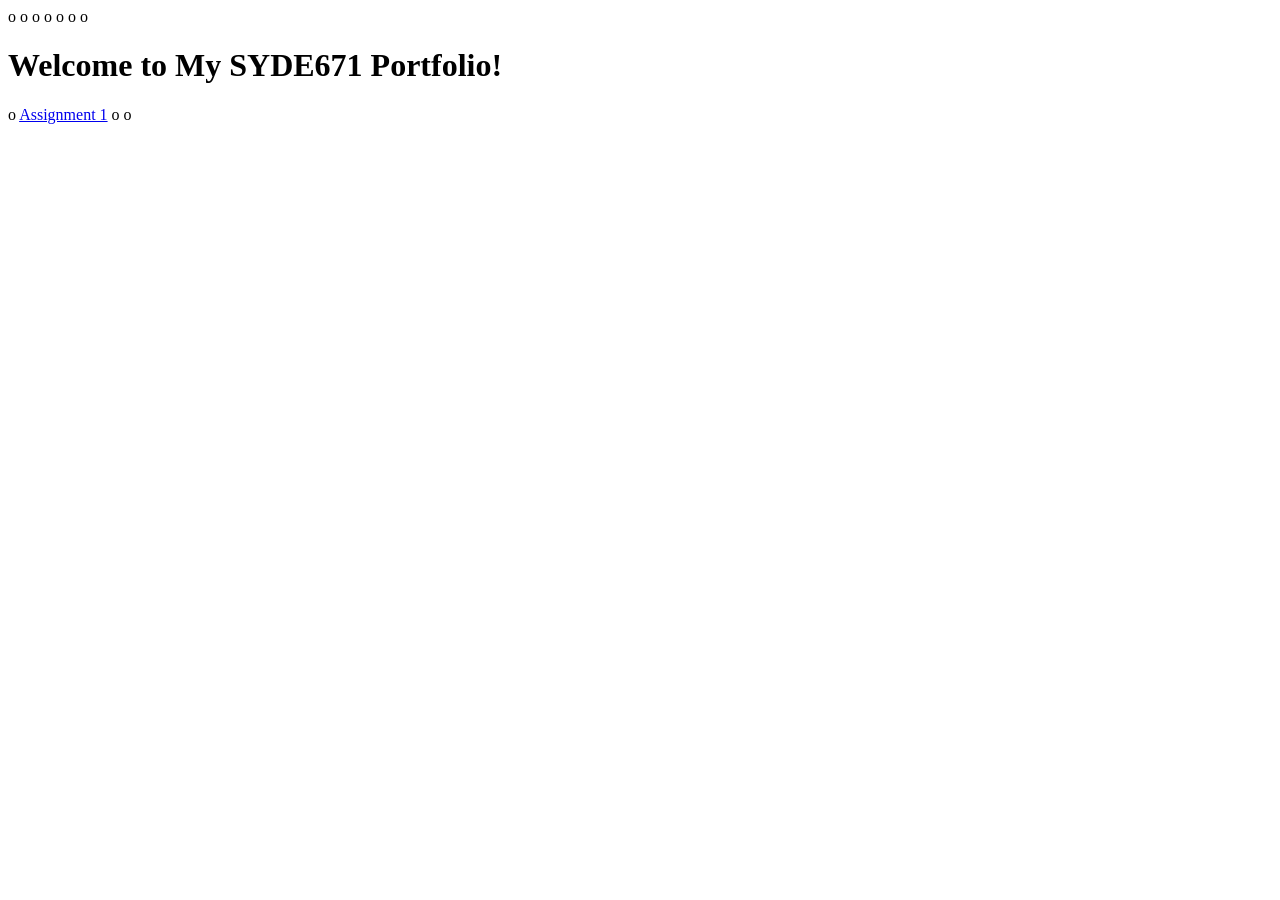
==== index.html @ 08fd0ee8 "Update index.html according to Assignment 1 of SYDE 572" ====
<!DOCTYPE html>
o <html>
o <head>
o <title>My Portfolio</title>
o <style>
o body {
o font-family: Arial, sans-serif;
o margin: 20px;
o }
o </style>
o </head>
o <body>
o <h1>Welcome to My SYDE671 Portfolio!</h1>
o <a href="./1/index.html">Assignment 1</a>
o </body>
o </html>
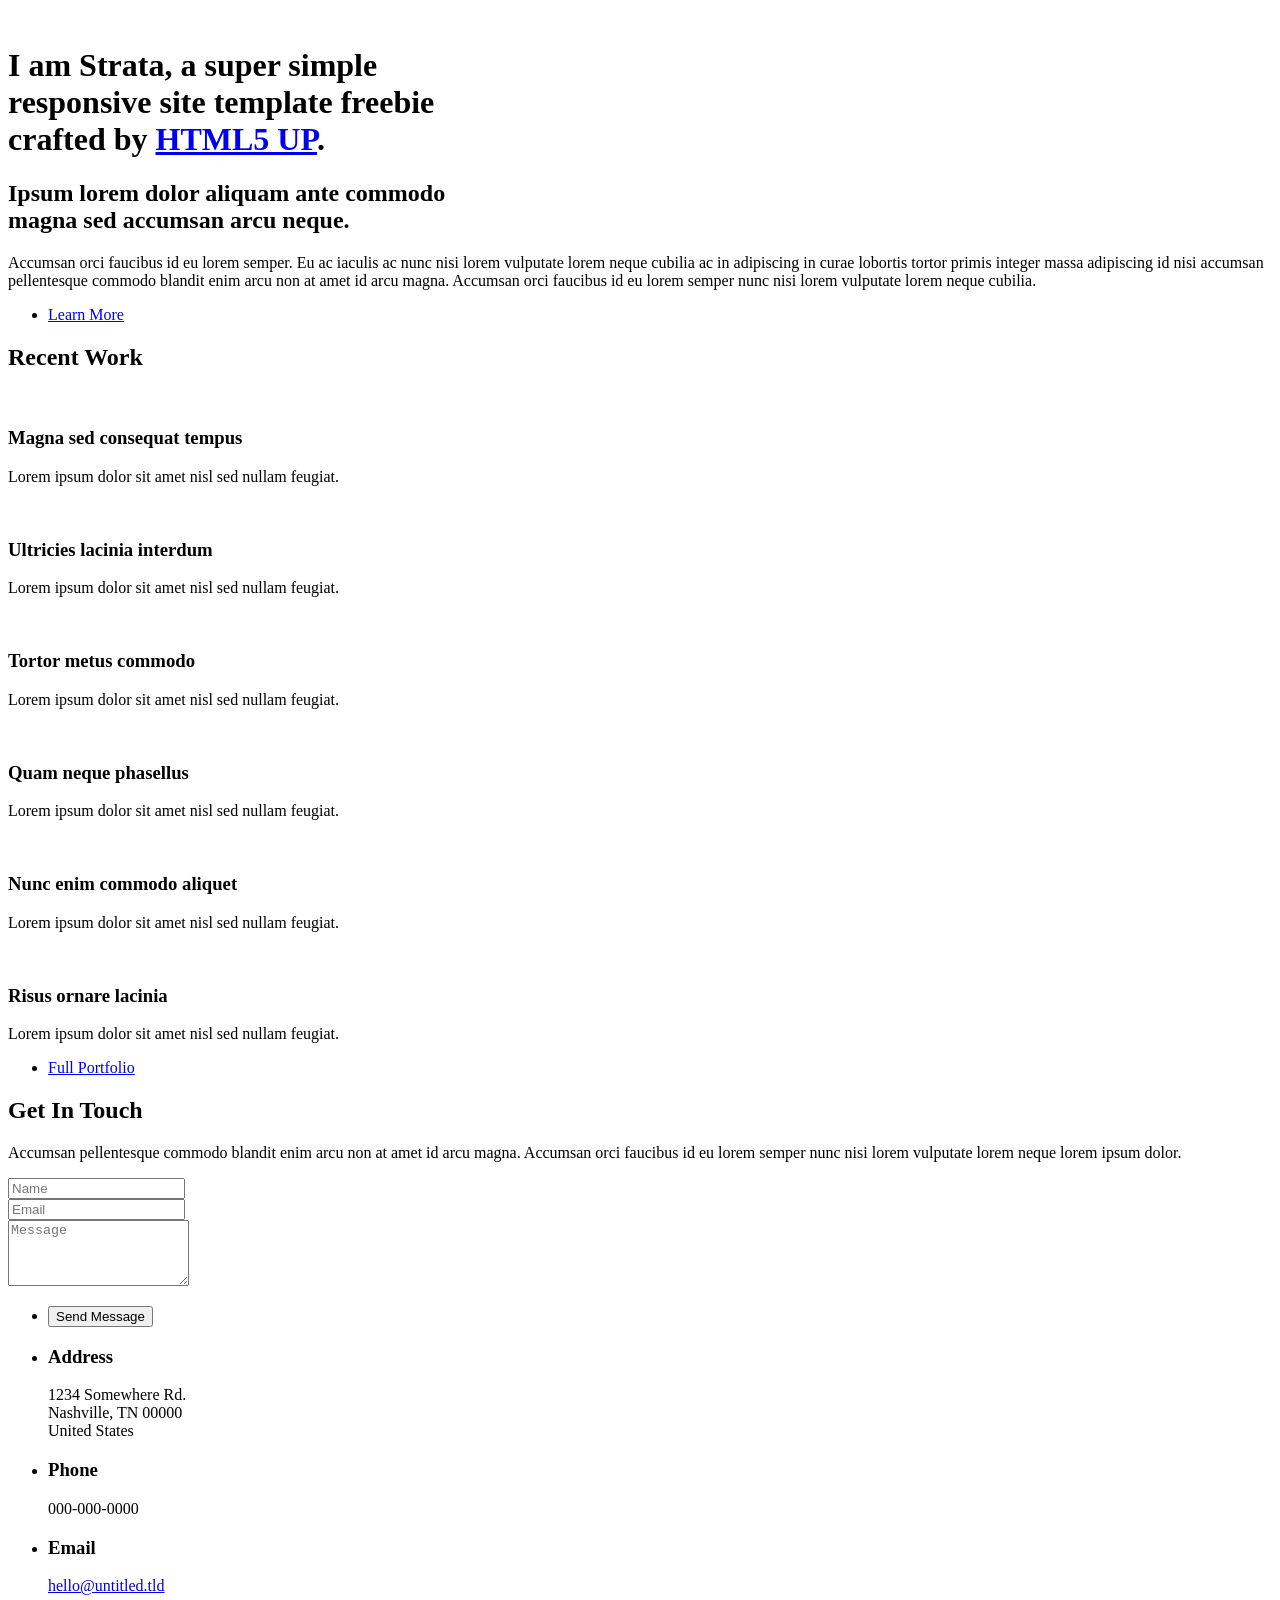
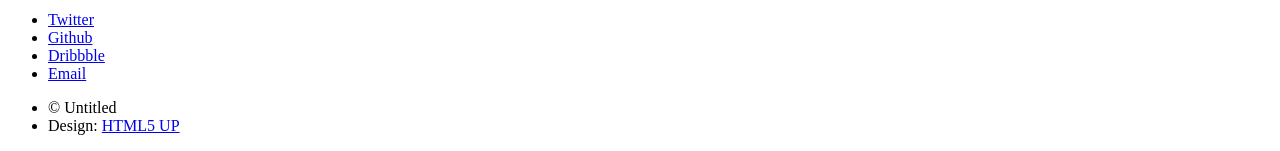
==== commit 744286cc: "Update index.html to HTML5Up Template Using the Strata template kindly provided by https://html5up.n" ====
--- a/index.html
+++ b/index.html
@@ -1,16 +1,463 @@
-<!DOCTYPE html>
-o <html>
-o <head>
-o <title>My Portfolio</title>
-o <style>
-o body {
-o font-family: Arial, sans-serif;
-o margin: 20px;
-o }
-o </style>
-o </head>
-o <body>
-o <h1>Welcome to My SYDE671 Portfolio!</h1>
-o <a href="./1/index.html">Assignment 1</a>
-o </body>
-o </html>
+<!DOCTYPE HTML>
+<!--
+	Strata by HTML5 UP
+	html5up.net | @ajlkn
+	Free for personal and commercial use under the CCA 3.0 license (html5up.net/license)
+-->
+<html>
+	<head>
+		<title>Strata by HTML5 UP</title>
+		<meta charset="utf-8" />
+		<meta name="viewport" content="width=device-width, initial-scale=1, user-scalable=no" />
+		<link rel="stylesheet" href="assets/css/main.css" />
+	</head>
+	<body class="is-preload">
+
+		<!-- Header -->
+			<header id="header">
+				<div class="inner">
+					<a href="#" class="image avatar"><img src="images/avatar.jpg" alt="" /></a>
+					<h1><strong>I am Strata</strong>, a super simple<br />
+					responsive site template freebie<br />
+					crafted by <a href="http://html5up.net">HTML5 UP</a>.</h1>
+				</div>
+			</header>
+
+		<!-- Main -->
+			<div id="main">
+
+				<!-- One -->
+					<section id="one">
+						<header class="major">
+							<h2>Ipsum lorem dolor aliquam ante commodo<br />
+							magna sed accumsan arcu neque.</h2>
+						</header>
+						<p>Accumsan orci faucibus id eu lorem semper. Eu ac iaculis ac nunc nisi lorem vulputate lorem neque cubilia ac in adipiscing in curae lobortis tortor primis integer massa adipiscing id nisi accumsan pellentesque commodo blandit enim arcu non at amet id arcu magna. Accumsan orci faucibus id eu lorem semper nunc nisi lorem vulputate lorem neque cubilia.</p>
+						<ul class="actions">
+							<li><a href="#" class="button">Learn More</a></li>
+						</ul>
+					</section>
+
+				<!-- Two -->
+					<section id="two">
+						<h2>Recent Work</h2>
+						<div class="row">
+							<article class="col-6 col-12-xsmall work-item">
+								<a href="images/fulls/01.jpg" class="image fit thumb"><img src="images/thumbs/01.jpg" alt="" /></a>
+								<h3>Magna sed consequat tempus</h3>
+								<p>Lorem ipsum dolor sit amet nisl sed nullam feugiat.</p>
+							</article>
+							<article class="col-6 col-12-xsmall work-item">
+								<a href="images/fulls/02.jpg" class="image fit thumb"><img src="images/thumbs/02.jpg" alt="" /></a>
+								<h3>Ultricies lacinia interdum</h3>
+								<p>Lorem ipsum dolor sit amet nisl sed nullam feugiat.</p>
+							</article>
+							<article class="col-6 col-12-xsmall work-item">
+								<a href="images/fulls/03.jpg" class="image fit thumb"><img src="images/thumbs/03.jpg" alt="" /></a>
+								<h3>Tortor metus commodo</h3>
+								<p>Lorem ipsum dolor sit amet nisl sed nullam feugiat.</p>
+							</article>
+							<article class="col-6 col-12-xsmall work-item">
+								<a href="images/fulls/04.jpg" class="image fit thumb"><img src="images/thumbs/04.jpg" alt="" /></a>
+								<h3>Quam neque phasellus</h3>
+								<p>Lorem ipsum dolor sit amet nisl sed nullam feugiat.</p>
+							</article>
+							<article class="col-6 col-12-xsmall work-item">
+								<a href="images/fulls/05.jpg" class="image fit thumb"><img src="images/thumbs/05.jpg" alt="" /></a>
+								<h3>Nunc enim commodo aliquet</h3>
+								<p>Lorem ipsum dolor sit amet nisl sed nullam feugiat.</p>
+							</article>
+							<article class="col-6 col-12-xsmall work-item">
+								<a href="images/fulls/06.jpg" class="image fit thumb"><img src="images/thumbs/06.jpg" alt="" /></a>
+								<h3>Risus ornare lacinia</h3>
+								<p>Lorem ipsum dolor sit amet nisl sed nullam feugiat.</p>
+							</article>
+						</div>
+						<ul class="actions">
+							<li><a href="#" class="button">Full Portfolio</a></li>
+						</ul>
+					</section>
+
+				<!-- Three -->
+					<section id="three">
+						<h2>Get In Touch</h2>
+						<p>Accumsan pellentesque commodo blandit enim arcu non at amet id arcu magna. Accumsan orci faucibus id eu lorem semper nunc nisi lorem vulputate lorem neque lorem ipsum dolor.</p>
+						<div class="row">
+							<div class="col-8 col-12-small">
+								<form method="post" action="#">
+									<div class="row gtr-uniform gtr-50">
+										<div class="col-6 col-12-xsmall"><input type="text" name="name" id="name" placeholder="Name" /></div>
+										<div class="col-6 col-12-xsmall"><input type="email" name="email" id="email" placeholder="Email" /></div>
+										<div class="col-12"><textarea name="message" id="message" placeholder="Message" rows="4"></textarea></div>
+									</div>
+								</form>
+								<ul class="actions">
+									<li><input type="submit" value="Send Message" /></li>
+								</ul>
+							</div>
+							<div class="col-4 col-12-small">
+								<ul class="labeled-icons">
+									<li>
+										<h3 class="icon solid fa-home"><span class="label">Address</span></h3>
+										1234 Somewhere Rd.<br />
+										Nashville, TN 00000<br />
+										United States
+									</li>
+									<li>
+										<h3 class="icon solid fa-mobile-alt"><span class="label">Phone</span></h3>
+										000-000-0000
+									</li>
+									<li>
+										<h3 class="icon solid fa-envelope"><span class="label">Email</span></h3>
+										<a href="#">hello@untitled.tld</a>
+									</li>
+								</ul>
+							</div>
+						</div>
+					</section>
+
+				<!-- Four -->
+				<!--
+					<section id="four">
+						<h2>Elements</h2>
+
+						<section>
+							<h4>Text</h4>
+							<p>This is <b>bold</b> and this is <strong>strong</strong>. This is <i>italic</i> and this is <em>emphasized</em>.
+							This is <sup>superscript</sup> text and this is <sub>subscript</sub> text.
+							This is <u>underlined</u> and this is code: <code>for (;;) { ... }</code>. Finally, <a href="#">this is a link</a>.</p>
+							<hr />
+							<header>
+								<h4>Heading with a Subtitle</h4>
+								<p>Lorem ipsum dolor sit amet nullam id egestas urna aliquam</p>
+							</header>
+							<p>Nunc lacinia ante nunc ac lobortis. Interdum adipiscing gravida odio porttitor sem non mi integer non faucibus ornare mi ut ante amet placerat aliquet. Volutpat eu sed ante lacinia sapien lorem accumsan varius montes viverra nibh in adipiscing blandit tempus accumsan.</p>
+							<header>
+								<h5>Heading with a Subtitle</h5>
+								<p>Lorem ipsum dolor sit amet nullam id egestas urna aliquam</p>
+							</header>
+							<p>Nunc lacinia ante nunc ac lobortis. Interdum adipiscing gravida odio porttitor sem non mi integer non faucibus ornare mi ut ante amet placerat aliquet. Volutpat eu sed ante lacinia sapien lorem accumsan varius montes viverra nibh in adipiscing blandit tempus accumsan.</p>
+							<hr />
+							<h2>Heading Level 2</h2>
+							<h3>Heading Level 3</h3>
+							<h4>Heading Level 4</h4>
+							<h5>Heading Level 5</h5>
+							<h6>Heading Level 6</h6>
+							<hr />
+							<h5>Blockquote</h5>
+							<blockquote>Fringilla nisl. Donec accumsan interdum nisi, quis tincidunt felis sagittis eget tempus euismod. Vestibulum ante ipsum primis in faucibus vestibulum. Blandit adipiscing eu felis iaculis volutpat ac adipiscing accumsan faucibus. Vestibulum ante ipsum primis in faucibus lorem ipsum dolor sit amet nullam adipiscing eu felis.</blockquote>
+							<h5>Preformatted</h5>
+							<pre><code>i = 0;
+
+while (!deck.isInOrder()) {
+print 'Iteration ' + i;
+deck.shuffle();
+i++;
+}
+
+print 'It took ' + i + ' iterations to sort the deck.';</code></pre>
+						</section>
+
+						<section>
+							<h4>Lists</h4>
+							<div class="row">
+								<div class="col-6 col-12-xsmall">
+									<h5>Unordered</h5>
+									<ul>
+										<li>Dolor pulvinar etiam magna etiam.</li>
+										<li>Sagittis adipiscing lorem eleifend.</li>
+										<li>Felis enim feugiat dolore viverra.</li>
+									</ul>
+									<h5>Alternate</h5>
+									<ul class="alt">
+										<li>Dolor pulvinar etiam magna etiam.</li>
+										<li>Sagittis adipiscing lorem eleifend.</li>
+										<li>Felis enim feugiat dolore viverra.</li>
+									</ul>
+								</div>
+								<div class="col-6 col-12-xsmall">
+									<h5>Ordered</h5>
+									<ol>
+										<li>Dolor pulvinar etiam magna etiam.</li>
+										<li>Etiam vel felis at lorem sed viverra.</li>
+										<li>Felis enim feugiat dolore viverra.</li>
+										<li>Dolor pulvinar etiam magna etiam.</li>
+										<li>Etiam vel felis at lorem sed viverra.</li>
+										<li>Felis enim feugiat dolore viverra.</li>
+									</ol>
+									<h5>Icons</h5>
+									<ul class="icons">
+										<li><a href="#" class="icon brands fa-twitter"><span class="label">Twitter</span></a></li>
+										<li><a href="#" class="icon brands fa-facebook-f"><span class="label">Facebook</span></a></li>
+										<li><a href="#" class="icon brands fa-instagram"><span class="label">Instagram</span></a></li>
+										<li><a href="#" class="icon brands fa-github"><span class="label">Github</span></a></li>
+										<li><a href="#" class="icon brands fa-dribbble"><span class="label">Dribbble</span></a></li>
+										<li><a href="#" class="icon brands fa-tumblr"><span class="label">Tumblr</span></a></li>
+									</ul>
+								</div>
+							</div>
+							<h5>Actions</h5>
+							<ul class="actions">
+								<li><a href="#" class="button primary">Default</a></li>
+								<li><a href="#" class="button">Default</a></li>
+							</ul>
+							<ul class="actions small">
+								<li><a href="#" class="button primary small">Small</a></li>
+								<li><a href="#" class="button small">Small</a></li>
+							</ul>
+							<div class="row">
+								<div class="col-6 col-12-small">
+									<ul class="actions stacked">
+										<li><a href="#" class="button primary">Default</a></li>
+										<li><a href="#" class="button">Default</a></li>
+									</ul>
+								</div>
+								<div class="col-6 col-12-small">
+									<ul class="actions stacked">
+										<li><a href="#" class="button primary small">Small</a></li>
+										<li><a href="#" class="button small">Small</a></li>
+									</ul>
+								</div>
+								<div class="col-6 col-12-small">
+									<ul class="actions stacked">
+										<li><a href="#" class="button primary fit">Default</a></li>
+										<li><a href="#" class="button fit">Default</a></li>
+									</ul>
+								</div>
+								<div class="col-6 col-12-small">
+									<ul class="actions stacked">
+										<li><a href="#" class="button primary small fit">Small</a></li>
+										<li><a href="#" class="button small fit">Small</a></li>
+									</ul>
+								</div>
+							</div>
+						</section>
+
+						<section>
+							<h4>Table</h4>
+							<h5>Default</h5>
+							<div class="table-wrapper">
+								<table>
+									<thead>
+										<tr>
+											<th>Name</th>
+											<th>Description</th>
+											<th>Price</th>
+										</tr>
+									</thead>
+									<tbody>
+										<tr>
+											<td>Item One</td>
+											<td>Ante turpis integer aliquet porttitor.</td>
+											<td>29.99</td>
+										</tr>
+										<tr>
+											<td>Item Two</td>
+											<td>Vis ac commodo adipiscing arcu aliquet.</td>
+											<td>19.99</td>
+										</tr>
+										<tr>
+											<td>Item Three</td>
+											<td> Morbi faucibus arcu accumsan lorem.</td>
+											<td>29.99</td>
+										</tr>
+										<tr>
+											<td>Item Four</td>
+											<td>Vitae integer tempus condimentum.</td>
+											<td>19.99</td>
+										</tr>
+										<tr>
+											<td>Item Five</td>
+											<td>Ante turpis integer aliquet porttitor.</td>
+											<td>29.99</td>
+										</tr>
+									</tbody>
+									<tfoot>
+										<tr>
+											<td colspan="2"></td>
+											<td>100.00</td>
+										</tr>
+									</tfoot>
+								</table>
+							</div>
+
+							<h5>Alternate</h5>
+							<div class="table-wrapper">
+								<table class="alt">
+									<thead>
+										<tr>
+											<th>Name</th>
+											<th>Description</th>
+											<th>Price</th>
+										</tr>
+									</thead>
+									<tbody>
+										<tr>
+											<td>Item One</td>
+											<td>Ante turpis integer aliquet porttitor.</td>
+											<td>29.99</td>
+										</tr>
+										<tr>
+											<td>Item Two</td>
+											<td>Vis ac commodo adipiscing arcu aliquet.</td>
+											<td>19.99</td>
+										</tr>
+										<tr>
+											<td>Item Three</td>
+											<td> Morbi faucibus arcu accumsan lorem.</td>
+											<td>29.99</td>
+										</tr>
+										<tr>
+											<td>Item Four</td>
+											<td>Vitae integer tempus condimentum.</td>
+											<td>19.99</td>
+										</tr>
+										<tr>
+											<td>Item Five</td>
+											<td>Ante turpis integer aliquet porttitor.</td>
+											<td>29.99</td>
+										</tr>
+									</tbody>
+									<tfoot>
+										<tr>
+											<td colspan="2"></td>
+											<td>100.00</td>
+										</tr>
+									</tfoot>
+								</table>
+							</div>
+						</section>
+
+						<section>
+							<h4>Buttons</h4>
+							<ul class="actions">
+								<li><a href="#" class="button primary">Primary</a></li>
+								<li><a href="#" class="button">Default</a></li>
+							</ul>
+							<ul class="actions">
+								<li><a href="#" class="button large">Large</a></li>
+								<li><a href="#" class="button">Default</a></li>
+								<li><a href="#" class="button small">Small</a></li>
+							</ul>
+							<ul class="actions fit">
+								<li><a href="#" class="button primary fit">Fit</a></li>
+								<li><a href="#" class="button fit">Fit</a></li>
+							</ul>
+							<ul class="actions fit small">
+								<li><a href="#" class="button primary fit small">Fit + Small</a></li>
+								<li><a href="#" class="button fit small">Fit + Small</a></li>
+							</ul>
+							<ul class="actions">
+								<li><a href="#" class="button primary icon solid fa-download">Icon</a></li>
+								<li><a href="#" class="button icon solid fa-download">Icon</a></li>
+							</ul>
+							<ul class="actions">
+								<li><span class="button primary disabled">Primary</span></li>
+								<li><span class="button disabled">Default</span></li>
+							</ul>
+						</section>
+
+						<section>
+							<h4>Form</h4>
+							<form method="post" action="#">
+								<div class="row gtr-uniform gtr-50">
+									<div class="col-6 col-12-xsmall">
+										<input type="text" name="demo-name" id="demo-name" value="" placeholder="Name" />
+									</div>
+									<div class="col-6 col-12-xsmall">
+										<input type="email" name="demo-email" id="demo-email" value="" placeholder="Email" />
+									</div>
+									<div class="col-12">
+										<select name="demo-category" id="demo-category">
+											<option value="">- Category -</option>
+											<option value="1">Manufacturing</option>
+											<option value="1">Shipping</option>
+											<option value="1">Administration</option>
+											<option value="1">Human Resources</option>
+										</select>
+									</div>
+									<div class="col-4 col-12-small">
+										<input type="radio" id="demo-priority-low" name="demo-priority" checked>
+										<label for="demo-priority-low">Low Priority</label>
+									</div>
+									<div class="col-4 col-12-small">
+										<input type="radio" id="demo-priority-normal" name="demo-priority">
+										<label for="demo-priority-normal">Normal Priority</label>
+									</div>
+									<div class="col-4 col-12-small">
+										<input type="radio" id="demo-priority-high" name="demo-priority">
+										<label for="demo-priority-high">High Priority</label>
+									</div>
+									<div class="col-6 col-12-small">
+										<input type="checkbox" id="demo-copy" name="demo-copy">
+										<label for="demo-copy">Email me a copy of this message</label>
+									</div>
+									<div class="col-6 col-12-small">
+										<input type="checkbox" id="demo-human" name="demo-human" checked>
+										<label for="demo-human">I am a human and not a robot</label>
+									</div>
+									<div class="col-12">
+										<textarea name="demo-message" id="demo-message" placeholder="Enter your message" rows="6"></textarea>
+									</div>
+									<div class="col-12">
+										<ul class="actions">
+											<li><input type="submit" value="Send Message" class="primary" /></li>
+											<li><input type="reset" value="Reset" /></li>
+										</ul>
+									</div>
+								</div>
+							</form>
+						</section>
+
+						<section>
+							<h4>Image</h4>
+							<h5>Fit</h5>
+							<div class="box alt">
+								<div class="row gtr-50 gtr-uniform">
+									<div class="col-12"><span class="image fit"><img src="images/fulls/05.jpg" alt="" /></span></div>
+									<div class="col-4"><span class="image fit"><img src="images/thumbs/01.jpg" alt="" /></span></div>
+									<div class="col-4"><span class="image fit"><img src="images/thumbs/02.jpg" alt="" /></span></div>
+									<div class="col-4"><span class="image fit"><img src="images/thumbs/03.jpg" alt="" /></span></div>
+									<div class="col-4"><span class="image fit"><img src="images/thumbs/04.jpg" alt="" /></span></div>
+									<div class="col-4"><span class="image fit"><img src="images/thumbs/05.jpg" alt="" /></span></div>
+									<div class="col-4"><span class="image fit"><img src="images/thumbs/06.jpg" alt="" /></span></div>
+									<div class="col-4"><span class="image fit"><img src="images/thumbs/03.jpg" alt="" /></span></div>
+									<div class="col-4"><span class="image fit"><img src="images/thumbs/02.jpg" alt="" /></span></div>
+									<div class="col-4"><span class="image fit"><img src="images/thumbs/01.jpg" alt="" /></span></div>
+								</div>
+							</div>
+							<h5>Left &amp; Right</h5>
+							<p><span class="image left"><img src="images/avatar.jpg" alt="" /></span>Fringilla nisl. Donec accumsan interdum nisi, quis tincidunt felis sagittis eget. tempus euismod. Vestibulum ante ipsum primis in faucibus vestibulum. Blandit adipiscing eu felis iaculis volutpat ac adipiscing accumsan eu faucibus. Integer ac pellentesque praesent tincidunt felis sagittis eget. tempus euismod. Vestibulum ante ipsum primis in faucibus vestibulum. Blandit adipiscing eu felis iaculis volutpat ac adipiscing accumsan eu faucibus. Integer ac pellentesque praesent. Donec accumsan interdum nisi, quis tincidunt felis sagittis eget. tempus euismod. Vestibulum ante ipsum primis in faucibus vestibulum. Blandit adipiscing eu felis iaculis volutpat ac adipiscing accumsan eu faucibus. Integer ac pellentesque praesent tincidunt felis sagittis eget. tempus euismod. Vestibulum ante ipsum primis in faucibus vestibulum. Blandit adipiscing eu felis iaculis volutpat ac adipiscing accumsan eu faucibus. Integer ac pellentesque praesent.</p>
+							<p><span class="image right"><img src="images/avatar.jpg" alt="" /></span>Fringilla nisl. Donec accumsan interdum nisi, quis tincidunt felis sagittis eget. tempus euismod. Vestibulum ante ipsum primis in faucibus vestibulum. Blandit adipiscing eu felis iaculis volutpat ac adipiscing accumsan eu faucibus. Integer ac pellentesque praesent tincidunt felis sagittis eget. tempus euismod. Vestibulum ante ipsum primis in faucibus vestibulum. Blandit adipiscing eu felis iaculis volutpat ac adipiscing accumsan eu faucibus. Integer ac pellentesque praesent. Donec accumsan interdum nisi, quis tincidunt felis sagittis eget. tempus euismod. Vestibulum ante ipsum primis in faucibus vestibulum. Blandit adipiscing eu felis iaculis volutpat ac adipiscing accumsan eu faucibus. Integer ac pellentesque praesent tincidunt felis sagittis eget. tempus euismod. Vestibulum ante ipsum primis in faucibus vestibulum. Blandit adipiscing eu felis iaculis volutpat ac adipiscing accumsan eu faucibus. Integer ac pellentesque praesent.</p>
+						</section>
+
+					</section>
+				-->
+
+			</div>
+
+		<!-- Footer -->
+			<footer id="footer">
+				<div class="inner">
+					<ul class="icons">
+						<li><a href="#" class="icon brands fa-twitter"><span class="label">Twitter</span></a></li>
+						<li><a href="#" class="icon brands fa-github"><span class="label">Github</span></a></li>
+						<li><a href="#" class="icon brands fa-dribbble"><span class="label">Dribbble</span></a></li>
+						<li><a href="#" class="icon solid fa-envelope"><span class="label">Email</span></a></li>
+					</ul>
+					<ul class="copyright">
+						<li>&copy; Untitled</li><li>Design: <a href="http://html5up.net">HTML5 UP</a></li>
+					</ul>
+				</div>
+			</footer>
+
+		<!-- Scripts -->
+			<script src="assets/js/jquery.min.js"></script>
+			<script src="assets/js/jquery.poptrox.min.js"></script>
+			<script src="assets/js/browser.min.js"></script>
+			<script src="assets/js/breakpoints.min.js"></script>
+			<script src="assets/js/util.js"></script>
+			<script src="assets/js/main.js"></script>
+
+	</body>
+</html>
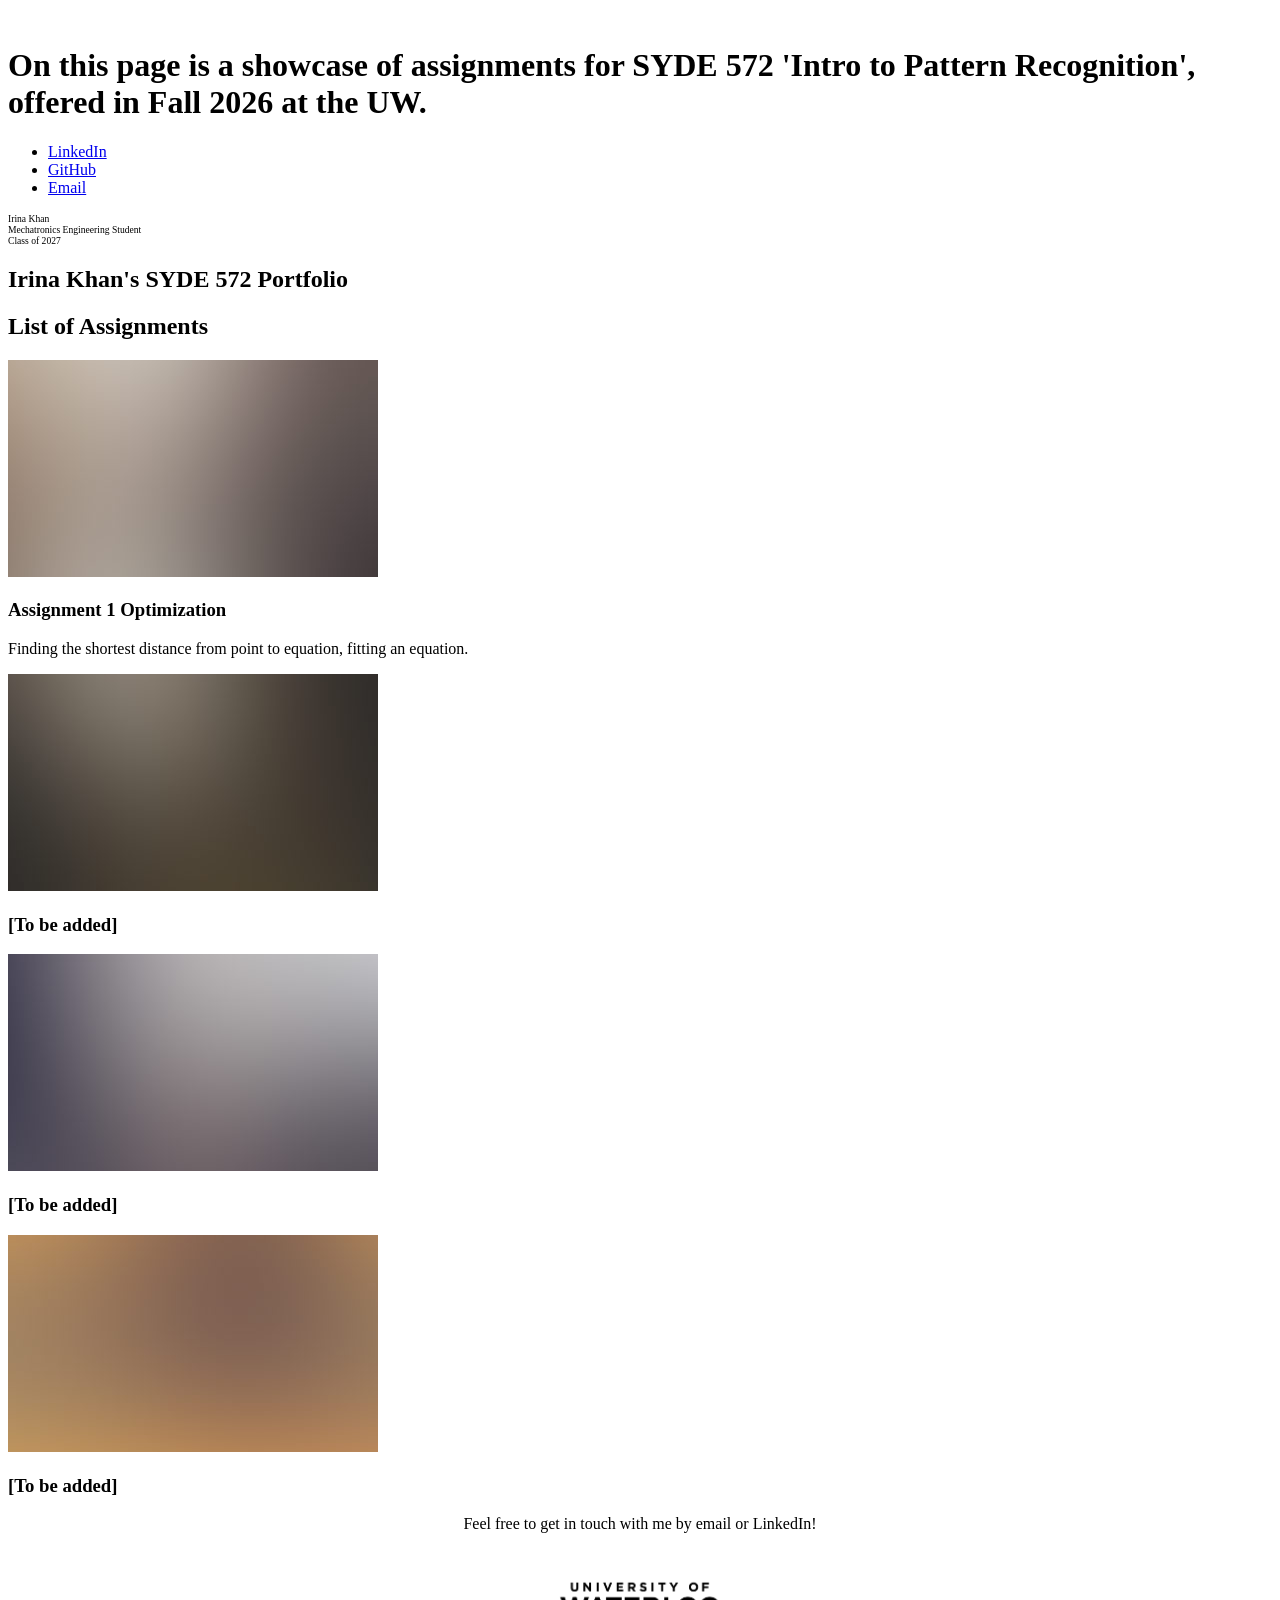
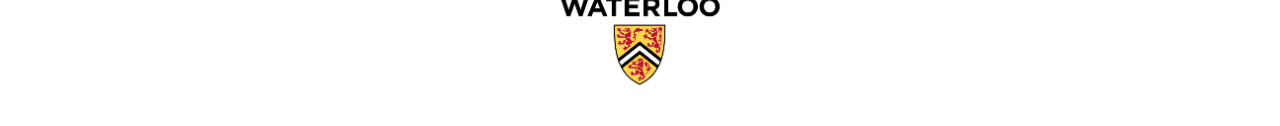
==== commit e3c45cd1: "Add files via upload" ====
--- a/index.html
+++ b/index.html
@@ -1,463 +1,413 @@
-<!DOCTYPE HTML>
-<!--
-	Strata by HTML5 UP
-	html5up.net | @ajlkn
-	Free for personal and commercial use under the CCA 3.0 license (html5up.net/license)
--->
-<html>
-	<head>
-		<title>Strata by HTML5 UP</title>
-		<meta charset="utf-8" />
-		<meta name="viewport" content="width=device-width, initial-scale=1, user-scalable=no" />
-		<link rel="stylesheet" href="assets/css/main.css" />
-	</head>
-	<body class="is-preload">
-
-		<!-- Header -->
-			<header id="header">
-				<div class="inner">
-					<a href="#" class="image avatar"><img src="images/avatar.jpg" alt="" /></a>
-					<h1><strong>I am Strata</strong>, a super simple<br />
-					responsive site template freebie<br />
-					crafted by <a href="http://html5up.net">HTML5 UP</a>.</h1>
-				</div>
-			</header>
-
-		<!-- Main -->
-			<div id="main">
-
-				<!-- One -->
-					<section id="one">
-						<header class="major">
-							<h2>Ipsum lorem dolor aliquam ante commodo<br />
-							magna sed accumsan arcu neque.</h2>
-						</header>
-						<p>Accumsan orci faucibus id eu lorem semper. Eu ac iaculis ac nunc nisi lorem vulputate lorem neque cubilia ac in adipiscing in curae lobortis tortor primis integer massa adipiscing id nisi accumsan pellentesque commodo blandit enim arcu non at amet id arcu magna. Accumsan orci faucibus id eu lorem semper nunc nisi lorem vulputate lorem neque cubilia.</p>
-						<ul class="actions">
-							<li><a href="#" class="button">Learn More</a></li>
-						</ul>
-					</section>
-
-				<!-- Two -->
-					<section id="two">
-						<h2>Recent Work</h2>
-						<div class="row">
-							<article class="col-6 col-12-xsmall work-item">
-								<a href="images/fulls/01.jpg" class="image fit thumb"><img src="images/thumbs/01.jpg" alt="" /></a>
-								<h3>Magna sed consequat tempus</h3>
-								<p>Lorem ipsum dolor sit amet nisl sed nullam feugiat.</p>
-							</article>
-							<article class="col-6 col-12-xsmall work-item">
-								<a href="images/fulls/02.jpg" class="image fit thumb"><img src="images/thumbs/02.jpg" alt="" /></a>
-								<h3>Ultricies lacinia interdum</h3>
-								<p>Lorem ipsum dolor sit amet nisl sed nullam feugiat.</p>
-							</article>
-							<article class="col-6 col-12-xsmall work-item">
-								<a href="images/fulls/03.jpg" class="image fit thumb"><img src="images/thumbs/03.jpg" alt="" /></a>
-								<h3>Tortor metus commodo</h3>
-								<p>Lorem ipsum dolor sit amet nisl sed nullam feugiat.</p>
-							</article>
-							<article class="col-6 col-12-xsmall work-item">
-								<a href="images/fulls/04.jpg" class="image fit thumb"><img src="images/thumbs/04.jpg" alt="" /></a>
-								<h3>Quam neque phasellus</h3>
-								<p>Lorem ipsum dolor sit amet nisl sed nullam feugiat.</p>
-							</article>
-							<article class="col-6 col-12-xsmall work-item">
-								<a href="images/fulls/05.jpg" class="image fit thumb"><img src="images/thumbs/05.jpg" alt="" /></a>
-								<h3>Nunc enim commodo aliquet</h3>
-								<p>Lorem ipsum dolor sit amet nisl sed nullam feugiat.</p>
-							</article>
-							<article class="col-6 col-12-xsmall work-item">
-								<a href="images/fulls/06.jpg" class="image fit thumb"><img src="images/thumbs/06.jpg" alt="" /></a>
-								<h3>Risus ornare lacinia</h3>
-								<p>Lorem ipsum dolor sit amet nisl sed nullam feugiat.</p>
-							</article>
-						</div>
-						<ul class="actions">
-							<li><a href="#" class="button">Full Portfolio</a></li>
-						</ul>
-					</section>
-
-				<!-- Three -->
-					<section id="three">
-						<h2>Get In Touch</h2>
-						<p>Accumsan pellentesque commodo blandit enim arcu non at amet id arcu magna. Accumsan orci faucibus id eu lorem semper nunc nisi lorem vulputate lorem neque lorem ipsum dolor.</p>
-						<div class="row">
-							<div class="col-8 col-12-small">
-								<form method="post" action="#">
-									<div class="row gtr-uniform gtr-50">
-										<div class="col-6 col-12-xsmall"><input type="text" name="name" id="name" placeholder="Name" /></div>
-										<div class="col-6 col-12-xsmall"><input type="email" name="email" id="email" placeholder="Email" /></div>
-										<div class="col-12"><textarea name="message" id="message" placeholder="Message" rows="4"></textarea></div>
-									</div>
-								</form>
-								<ul class="actions">
-									<li><input type="submit" value="Send Message" /></li>
-								</ul>
-							</div>
-							<div class="col-4 col-12-small">
-								<ul class="labeled-icons">
-									<li>
-										<h3 class="icon solid fa-home"><span class="label">Address</span></h3>
-										1234 Somewhere Rd.<br />
-										Nashville, TN 00000<br />
-										United States
-									</li>
-									<li>
-										<h3 class="icon solid fa-mobile-alt"><span class="label">Phone</span></h3>
-										000-000-0000
-									</li>
-									<li>
-										<h3 class="icon solid fa-envelope"><span class="label">Email</span></h3>
-										<a href="#">hello@untitled.tld</a>
-									</li>
-								</ul>
-							</div>
-						</div>
-					</section>
-
-				<!-- Four -->
-				<!--
-					<section id="four">
-						<h2>Elements</h2>
-
-						<section>
-							<h4>Text</h4>
-							<p>This is <b>bold</b> and this is <strong>strong</strong>. This is <i>italic</i> and this is <em>emphasized</em>.
-							This is <sup>superscript</sup> text and this is <sub>subscript</sub> text.
-							This is <u>underlined</u> and this is code: <code>for (;;) { ... }</code>. Finally, <a href="#">this is a link</a>.</p>
-							<hr />
-							<header>
-								<h4>Heading with a Subtitle</h4>
-								<p>Lorem ipsum dolor sit amet nullam id egestas urna aliquam</p>
-							</header>
-							<p>Nunc lacinia ante nunc ac lobortis. Interdum adipiscing gravida odio porttitor sem non mi integer non faucibus ornare mi ut ante amet placerat aliquet. Volutpat eu sed ante lacinia sapien lorem accumsan varius montes viverra nibh in adipiscing blandit tempus accumsan.</p>
-							<header>
-								<h5>Heading with a Subtitle</h5>
-								<p>Lorem ipsum dolor sit amet nullam id egestas urna aliquam</p>
-							</header>
-							<p>Nunc lacinia ante nunc ac lobortis. Interdum adipiscing gravida odio porttitor sem non mi integer non faucibus ornare mi ut ante amet placerat aliquet. Volutpat eu sed ante lacinia sapien lorem accumsan varius montes viverra nibh in adipiscing blandit tempus accumsan.</p>
-							<hr />
-							<h2>Heading Level 2</h2>
-							<h3>Heading Level 3</h3>
-							<h4>Heading Level 4</h4>
-							<h5>Heading Level 5</h5>
-							<h6>Heading Level 6</h6>
-							<hr />
-							<h5>Blockquote</h5>
-							<blockquote>Fringilla nisl. Donec accumsan interdum nisi, quis tincidunt felis sagittis eget tempus euismod. Vestibulum ante ipsum primis in faucibus vestibulum. Blandit adipiscing eu felis iaculis volutpat ac adipiscing accumsan faucibus. Vestibulum ante ipsum primis in faucibus lorem ipsum dolor sit amet nullam adipiscing eu felis.</blockquote>
-							<h5>Preformatted</h5>
-							<pre><code>i = 0;
-
-while (!deck.isInOrder()) {
-print 'Iteration ' + i;
-deck.shuffle();
-i++;
-}
-
-print 'It took ' + i + ' iterations to sort the deck.';</code></pre>
-						</section>
-
-						<section>
-							<h4>Lists</h4>
-							<div class="row">
-								<div class="col-6 col-12-xsmall">
-									<h5>Unordered</h5>
-									<ul>
-										<li>Dolor pulvinar etiam magna etiam.</li>
-										<li>Sagittis adipiscing lorem eleifend.</li>
-										<li>Felis enim feugiat dolore viverra.</li>
-									</ul>
-									<h5>Alternate</h5>
-									<ul class="alt">
-										<li>Dolor pulvinar etiam magna etiam.</li>
-										<li>Sagittis adipiscing lorem eleifend.</li>
-										<li>Felis enim feugiat dolore viverra.</li>
-									</ul>
-								</div>
-								<div class="col-6 col-12-xsmall">
-									<h5>Ordered</h5>
-									<ol>
-										<li>Dolor pulvinar etiam magna etiam.</li>
-										<li>Etiam vel felis at lorem sed viverra.</li>
-										<li>Felis enim feugiat dolore viverra.</li>
-										<li>Dolor pulvinar etiam magna etiam.</li>
-										<li>Etiam vel felis at lorem sed viverra.</li>
-										<li>Felis enim feugiat dolore viverra.</li>
-									</ol>
-									<h5>Icons</h5>
-									<ul class="icons">
-										<li><a href="#" class="icon brands fa-twitter"><span class="label">Twitter</span></a></li>
-										<li><a href="#" class="icon brands fa-facebook-f"><span class="label">Facebook</span></a></li>
-										<li><a href="#" class="icon brands fa-instagram"><span class="label">Instagram</span></a></li>
-										<li><a href="#" class="icon brands fa-github"><span class="label">Github</span></a></li>
-										<li><a href="#" class="icon brands fa-dribbble"><span class="label">Dribbble</span></a></li>
-										<li><a href="#" class="icon brands fa-tumblr"><span class="label">Tumblr</span></a></li>
-									</ul>
-								</div>
-							</div>
-							<h5>Actions</h5>
-							<ul class="actions">
-								<li><a href="#" class="button primary">Default</a></li>
-								<li><a href="#" class="button">Default</a></li>
-							</ul>
-							<ul class="actions small">
-								<li><a href="#" class="button primary small">Small</a></li>
-								<li><a href="#" class="button small">Small</a></li>
-							</ul>
-							<div class="row">
-								<div class="col-6 col-12-small">
-									<ul class="actions stacked">
-										<li><a href="#" class="button primary">Default</a></li>
-										<li><a href="#" class="button">Default</a></li>
-									</ul>
-								</div>
-								<div class="col-6 col-12-small">
-									<ul class="actions stacked">
-										<li><a href="#" class="button primary small">Small</a></li>
-										<li><a href="#" class="button small">Small</a></li>
-									</ul>
-								</div>
-								<div class="col-6 col-12-small">
-									<ul class="actions stacked">
-										<li><a href="#" class="button primary fit">Default</a></li>
-										<li><a href="#" class="button fit">Default</a></li>
-									</ul>
-								</div>
-								<div class="col-6 col-12-small">
-									<ul class="actions stacked">
-										<li><a href="#" class="button primary small fit">Small</a></li>
-										<li><a href="#" class="button small fit">Small</a></li>
-									</ul>
-								</div>
-							</div>
-						</section>
-
-						<section>
-							<h4>Table</h4>
-							<h5>Default</h5>
-							<div class="table-wrapper">
-								<table>
-									<thead>
-										<tr>
-											<th>Name</th>
-											<th>Description</th>
-											<th>Price</th>
-										</tr>
-									</thead>
-									<tbody>
-										<tr>
-											<td>Item One</td>
-											<td>Ante turpis integer aliquet porttitor.</td>
-											<td>29.99</td>
-										</tr>
-										<tr>
-											<td>Item Two</td>
-											<td>Vis ac commodo adipiscing arcu aliquet.</td>
-											<td>19.99</td>
-										</tr>
-										<tr>
-											<td>Item Three</td>
-											<td> Morbi faucibus arcu accumsan lorem.</td>
-											<td>29.99</td>
-										</tr>
-										<tr>
-											<td>Item Four</td>
-											<td>Vitae integer tempus condimentum.</td>
-											<td>19.99</td>
-										</tr>
-										<tr>
-											<td>Item Five</td>
-											<td>Ante turpis integer aliquet porttitor.</td>
-											<td>29.99</td>
-										</tr>
-									</tbody>
-									<tfoot>
-										<tr>
-											<td colspan="2"></td>
-											<td>100.00</td>
-										</tr>
-									</tfoot>
-								</table>
-							</div>
-
-							<h5>Alternate</h5>
-							<div class="table-wrapper">
-								<table class="alt">
-									<thead>
-										<tr>
-											<th>Name</th>
-											<th>Description</th>
-											<th>Price</th>
-										</tr>
-									</thead>
-									<tbody>
-										<tr>
-											<td>Item One</td>
-											<td>Ante turpis integer aliquet porttitor.</td>
-											<td>29.99</td>
-										</tr>
-										<tr>
-											<td>Item Two</td>
-											<td>Vis ac commodo adipiscing arcu aliquet.</td>
-											<td>19.99</td>
-										</tr>
-										<tr>
-											<td>Item Three</td>
-											<td> Morbi faucibus arcu accumsan lorem.</td>
-											<td>29.99</td>
-										</tr>
-										<tr>
-											<td>Item Four</td>
-											<td>Vitae integer tempus condimentum.</td>
-											<td>19.99</td>
-										</tr>
-										<tr>
-											<td>Item Five</td>
-											<td>Ante turpis integer aliquet porttitor.</td>
-											<td>29.99</td>
-										</tr>
-									</tbody>
-									<tfoot>
-										<tr>
-											<td colspan="2"></td>
-											<td>100.00</td>
-										</tr>
-									</tfoot>
-								</table>
-							</div>
-						</section>
-
-						<section>
-							<h4>Buttons</h4>
-							<ul class="actions">
-								<li><a href="#" class="button primary">Primary</a></li>
-								<li><a href="#" class="button">Default</a></li>
-							</ul>
-							<ul class="actions">
-								<li><a href="#" class="button large">Large</a></li>
-								<li><a href="#" class="button">Default</a></li>
-								<li><a href="#" class="button small">Small</a></li>
-							</ul>
-							<ul class="actions fit">
-								<li><a href="#" class="button primary fit">Fit</a></li>
-								<li><a href="#" class="button fit">Fit</a></li>
-							</ul>
-							<ul class="actions fit small">
-								<li><a href="#" class="button primary fit small">Fit + Small</a></li>
-								<li><a href="#" class="button fit small">Fit + Small</a></li>
-							</ul>
-							<ul class="actions">
-								<li><a href="#" class="button primary icon solid fa-download">Icon</a></li>
-								<li><a href="#" class="button icon solid fa-download">Icon</a></li>
-							</ul>
-							<ul class="actions">
-								<li><span class="button primary disabled">Primary</span></li>
-								<li><span class="button disabled">Default</span></li>
-							</ul>
-						</section>
-
-						<section>
-							<h4>Form</h4>
-							<form method="post" action="#">
-								<div class="row gtr-uniform gtr-50">
-									<div class="col-6 col-12-xsmall">
-										<input type="text" name="demo-name" id="demo-name" value="" placeholder="Name" />
-									</div>
-									<div class="col-6 col-12-xsmall">
-										<input type="email" name="demo-email" id="demo-email" value="" placeholder="Email" />
-									</div>
-									<div class="col-12">
-										<select name="demo-category" id="demo-category">
-											<option value="">- Category -</option>
-											<option value="1">Manufacturing</option>
-											<option value="1">Shipping</option>
-											<option value="1">Administration</option>
-											<option value="1">Human Resources</option>
-										</select>
-									</div>
-									<div class="col-4 col-12-small">
-										<input type="radio" id="demo-priority-low" name="demo-priority" checked>
-										<label for="demo-priority-low">Low Priority</label>
-									</div>
-									<div class="col-4 col-12-small">
-										<input type="radio" id="demo-priority-normal" name="demo-priority">
-										<label for="demo-priority-normal">Normal Priority</label>
-									</div>
-									<div class="col-4 col-12-small">
-										<input type="radio" id="demo-priority-high" name="demo-priority">
-										<label for="demo-priority-high">High Priority</label>
-									</div>
-									<div class="col-6 col-12-small">
-										<input type="checkbox" id="demo-copy" name="demo-copy">
-										<label for="demo-copy">Email me a copy of this message</label>
-									</div>
-									<div class="col-6 col-12-small">
-										<input type="checkbox" id="demo-human" name="demo-human" checked>
-										<label for="demo-human">I am a human and not a robot</label>
-									</div>
-									<div class="col-12">
-										<textarea name="demo-message" id="demo-message" placeholder="Enter your message" rows="6"></textarea>
-									</div>
-									<div class="col-12">
-										<ul class="actions">
-											<li><input type="submit" value="Send Message" class="primary" /></li>
-											<li><input type="reset" value="Reset" /></li>
-										</ul>
-									</div>
-								</div>
-							</form>
-						</section>
-
-						<section>
-							<h4>Image</h4>
-							<h5>Fit</h5>
-							<div class="box alt">
-								<div class="row gtr-50 gtr-uniform">
-									<div class="col-12"><span class="image fit"><img src="images/fulls/05.jpg" alt="" /></span></div>
-									<div class="col-4"><span class="image fit"><img src="images/thumbs/01.jpg" alt="" /></span></div>
-									<div class="col-4"><span class="image fit"><img src="images/thumbs/02.jpg" alt="" /></span></div>
-									<div class="col-4"><span class="image fit"><img src="images/thumbs/03.jpg" alt="" /></span></div>
-									<div class="col-4"><span class="image fit"><img src="images/thumbs/04.jpg" alt="" /></span></div>
-									<div class="col-4"><span class="image fit"><img src="images/thumbs/05.jpg" alt="" /></span></div>
-									<div class="col-4"><span class="image fit"><img src="images/thumbs/06.jpg" alt="" /></span></div>
-									<div class="col-4"><span class="image fit"><img src="images/thumbs/03.jpg" alt="" /></span></div>
-									<div class="col-4"><span class="image fit"><img src="images/thumbs/02.jpg" alt="" /></span></div>
-									<div class="col-4"><span class="image fit"><img src="images/thumbs/01.jpg" alt="" /></span></div>
-								</div>
-							</div>
-							<h5>Left &amp; Right</h5>
-							<p><span class="image left"><img src="images/avatar.jpg" alt="" /></span>Fringilla nisl. Donec accumsan interdum nisi, quis tincidunt felis sagittis eget. tempus euismod. Vestibulum ante ipsum primis in faucibus vestibulum. Blandit adipiscing eu felis iaculis volutpat ac adipiscing accumsan eu faucibus. Integer ac pellentesque praesent tincidunt felis sagittis eget. tempus euismod. Vestibulum ante ipsum primis in faucibus vestibulum. Blandit adipiscing eu felis iaculis volutpat ac adipiscing accumsan eu faucibus. Integer ac pellentesque praesent. Donec accumsan interdum nisi, quis tincidunt felis sagittis eget. tempus euismod. Vestibulum ante ipsum primis in faucibus vestibulum. Blandit adipiscing eu felis iaculis volutpat ac adipiscing accumsan eu faucibus. Integer ac pellentesque praesent tincidunt felis sagittis eget. tempus euismod. Vestibulum ante ipsum primis in faucibus vestibulum. Blandit adipiscing eu felis iaculis volutpat ac adipiscing accumsan eu faucibus. Integer ac pellentesque praesent.</p>
-							<p><span class="image right"><img src="images/avatar.jpg" alt="" /></span>Fringilla nisl. Donec accumsan interdum nisi, quis tincidunt felis sagittis eget. tempus euismod. Vestibulum ante ipsum primis in faucibus vestibulum. Blandit adipiscing eu felis iaculis volutpat ac adipiscing accumsan eu faucibus. Integer ac pellentesque praesent tincidunt felis sagittis eget. tempus euismod. Vestibulum ante ipsum primis in faucibus vestibulum. Blandit adipiscing eu felis iaculis volutpat ac adipiscing accumsan eu faucibus. Integer ac pellentesque praesent. Donec accumsan interdum nisi, quis tincidunt felis sagittis eget. tempus euismod. Vestibulum ante ipsum primis in faucibus vestibulum. Blandit adipiscing eu felis iaculis volutpat ac adipiscing accumsan eu faucibus. Integer ac pellentesque praesent tincidunt felis sagittis eget. tempus euismod. Vestibulum ante ipsum primis in faucibus vestibulum. Blandit adipiscing eu felis iaculis volutpat ac adipiscing accumsan eu faucibus. Integer ac pellentesque praesent.</p>
-						</section>
-
-					</section>
-				-->
-
-			</div>
-
-		<!-- Footer -->
-			<footer id="footer">
-				<div class="inner">
-					<ul class="icons">
-						<li><a href="#" class="icon brands fa-twitter"><span class="label">Twitter</span></a></li>
-						<li><a href="#" class="icon brands fa-github"><span class="label">Github</span></a></li>
-						<li><a href="#" class="icon brands fa-dribbble"><span class="label">Dribbble</span></a></li>
-						<li><a href="#" class="icon solid fa-envelope"><span class="label">Email</span></a></li>
-					</ul>
-					<ul class="copyright">
-						<li>&copy; Untitled</li><li>Design: <a href="http://html5up.net">HTML5 UP</a></li>
-					</ul>
-				</div>
-			</footer>
-
-		<!-- Scripts -->
-			<script src="assets/js/jquery.min.js"></script>
-			<script src="assets/js/jquery.poptrox.min.js"></script>
-			<script src="assets/js/browser.min.js"></script>
-			<script src="assets/js/breakpoints.min.js"></script>
-			<script src="assets/js/util.js"></script>
-			<script src="assets/js/main.js"></script>
-
-	</body>
-</html>
+<!DOCTYPE HTML>
+<!--
+	Strata by HTML5 UP
+	html5up.net | @ajlkn
+	Free for personal and commercial use under the CCA 3.0 license (html5up.net/license)
+-->
+<html>
+	<head>
+		<title>SYDE 572 Portfolio</title>
+		<meta charset="utf-8" />
+		<meta name="viewport" content="width=device-width, initial-scale=1, user-scalable=no" />
+		<link rel="stylesheet" href="assets/css/main.css" />
+	</head>
+	<body class="is-preload">
+
+		<!-- Header -->
+			<header id="header">
+				<div class="inner">
+					<a href="#" class="image avatar"><img src="images/picrew_lego_avatar.png" alt="" /></a>
+					<h1>On this page is a showcase of assignments for <strong> SYDE 572 'Intro to Pattern Recognition'</strong>, offered in Fall 2026 at the UW.<br />
+				</div>
+			</header>
+
+		<!-- Main -->
+			<div id="main">
+
+				<!-- One -->
+					<section id="one">
+						<h1>Irina Khan's SYDE 572 Portfolio</h1>
+						<h2>List of Assignments</h2>
+						<div class="row">
+							<article class="col-6 col-12-xsmall work-item">
+								<a href="assignment1.html" class="image fit thumb"><img src="images/thumbs/01.jpg" alt="" /></a>
+								<h3>Assignment 1 Optimization</h3>
+								<p>Finding the shortest distance from point to equation, fitting an equation.</p>
+							</article>
+							<article class="col-6 col-12-xsmall work-item">
+								<a href="images/fulls/02.jpg" class="image fit thumb"><img src="images/thumbs/02.jpg" alt="" /></a>
+								<h3>[To be added]</h3>
+								<p></p>
+							</article>
+							<article class="col-6 col-12-xsmall work-item">
+								<a href="images/fulls/03.jpg" class="image fit thumb"><img src="images/thumbs/03.jpg" alt="" /></a>
+								<h3>[To be added]</h3>
+								<p></p>
+							</article>
+							<article class="col-6 col-12-xsmall work-item">
+								<a href="images/fulls/04.jpg" class="image fit thumb"><img src="images/thumbs/04.jpg" alt="" /></a>
+								<h3>[To be added]</h3>
+								<p></p>
+							</article>
+						</div>
+					</section>
+
+				<!-- Three -->
+					<section id="three">
+					<p style="text-align: center;">Feel free to get in touch with me by email or LinkedIn!</p>
+					<img src="images/fulls/UniversityOfWaterloo_logo_vert_rgb.png"
+						alt="University of Waterloo logo"
+						style="max-width: 260px; display: block; margin: 0 auto;">
+
+				<!-- Four -->
+				<!--
+					<section id="four">
+						<h2>Elements</h2>
+
+						<section>
+							<h4>Text</h4>
+							<p>This is <b>bold</b> and this is <strong>strong</strong>. This is <i>italic</i> and this is <em>emphasized</em>.
+							This is <sup>superscript</sup> text and this is <sub>subscript</sub> text.
+							This is <u>underlined</u> and this is code: <code>for (;;) { ... }</code>. Finally, <a href="#">this is a link</a>.</p>
+							<hr />
+							<header>
+								<h4>Heading with a Subtitle</h4>
+								<p>Lorem ipsum dolor sit amet nullam id egestas urna aliquam</p>
+							</header>
+							<p>Nunc lacinia ante nunc ac lobortis. Interdum adipiscing gravida odio porttitor sem non mi integer non faucibus ornare mi ut ante amet placerat aliquet. Volutpat eu sed ante lacinia sapien lorem accumsan varius montes viverra nibh in adipiscing blandit tempus accumsan.</p>
+							<header>
+								<h5>Heading with a Subtitle</h5>
+								<p>Lorem ipsum dolor sit amet nullam id egestas urna aliquam</p>
+							</header>
+							<p>Nunc lacinia ante nunc ac lobortis. Interdum adipiscing gravida odio porttitor sem non mi integer non faucibus ornare mi ut ante amet placerat aliquet. Volutpat eu sed ante lacinia sapien lorem accumsan varius montes viverra nibh in adipiscing blandit tempus accumsan.</p>
+							<hr />
+							<h2>Heading Level 2</h2>
+							<h3>Heading Level 3</h3>
+							<h4>Heading Level 4</h4>
+							<h5>Heading Level 5</h5>
+							<h6>Heading Level 6</h6>
+							<hr />
+							<h5>Blockquote</h5>
+							<blockquote>Fringilla nisl. Donec accumsan interdum nisi, quis tincidunt felis sagittis eget tempus euismod. Vestibulum ante ipsum primis in faucibus vestibulum. Blandit adipiscing eu felis iaculis volutpat ac adipiscing accumsan faucibus. Vestibulum ante ipsum primis in faucibus lorem ipsum dolor sit amet nullam adipiscing eu felis.</blockquote>
+							<h5>Preformatted</h5>
+							<pre><code>i = 0;
+
+while (!deck.isInOrder()) {
+print 'Iteration ' + i;
+deck.shuffle();
+i++;
+}
+
+print 'It took ' + i + ' iterations to sort the deck.';</code></pre>
+						</section>
+
+						<section>
+							<h4>Lists</h4>
+							<div class="row">
+								<div class="col-6 col-12-xsmall">
+									<h5>Unordered</h5>
+									<ul>
+										<li>Dolor pulvinar etiam magna etiam.</li>
+										<li>Sagittis adipiscing lorem eleifend.</li>
+										<li>Felis enim feugiat dolore viverra.</li>
+									</ul>
+									<h5>Alternate</h5>
+									<ul class="alt">
+										<li>Dolor pulvinar etiam magna etiam.</li>
+										<li>Sagittis adipiscing lorem eleifend.</li>
+										<li>Felis enim feugiat dolore viverra.</li>
+									</ul>
+								</div>
+								<div class="col-6 col-12-xsmall">
+									<h5>Ordered</h5>
+									<ol>
+										<li>Dolor pulvinar etiam magna etiam.</li>
+										<li>Etiam vel felis at lorem sed viverra.</li>
+										<li>Felis enim feugiat dolore viverra.</li>
+										<li>Dolor pulvinar etiam magna etiam.</li>
+										<li>Etiam vel felis at lorem sed viverra.</li>
+										<li>Felis enim feugiat dolore viverra.</li>
+									</ol>
+									<h5>Icons</h5>
+									<ul class="icons">
+										<li><a href="#" class="icon brands fa-twitter"><span class="label">Twitter</span></a></li>
+										<li><a href="#" class="icon brands fa-facebook-f"><span class="label">Facebook</span></a></li>
+										<li><a href="#" class="icon brands fa-instagram"><span class="label">Instagram</span></a></li>
+										<li><a href="#" class="icon brands fa-github"><span class="label">Github</span></a></li>
+										<li><a href="#" class="icon brands fa-dribbble"><span class="label">Dribbble</span></a></li>
+										<li><a href="#" class="icon brands fa-tumblr"><span class="label">Tumblr</span></a></li>
+									</ul>
+								</div>
+							</div>
+							<h5>Actions</h5>
+							<ul class="actions">
+								<li><a href="#" class="button primary">Default</a></li>
+								<li><a href="#" class="button">Default</a></li>
+							</ul>
+							<ul class="actions small">
+								<li><a href="#" class="button primary small">Small</a></li>
+								<li><a href="#" class="button small">Small</a></li>
+							</ul>
+							<div class="row">
+								<div class="col-6 col-12-small">
+									<ul class="actions stacked">
+										<li><a href="#" class="button primary">Default</a></li>
+										<li><a href="#" class="button">Default</a></li>
+									</ul>
+								</div>
+								<div class="col-6 col-12-small">
+									<ul class="actions stacked">
+										<li><a href="#" class="button primary small">Small</a></li>
+										<li><a href="#" class="button small">Small</a></li>
+									</ul>
+								</div>
+								<div class="col-6 col-12-small">
+									<ul class="actions stacked">
+										<li><a href="#" class="button primary fit">Default</a></li>
+										<li><a href="#" class="button fit">Default</a></li>
+									</ul>
+								</div>
+								<div class="col-6 col-12-small">
+									<ul class="actions stacked">
+										<li><a href="#" class="button primary small fit">Small</a></li>
+										<li><a href="#" class="button small fit">Small</a></li>
+									</ul>
+								</div>
+							</div>
+						</section>
+
+						<section>
+							<h4>Table</h4>
+							<h5>Default</h5>
+							<div class="table-wrapper">
+								<table>
+									<thead>
+										<tr>
+											<th>Name</th>
+											<th>Description</th>
+											<th>Price</th>
+										</tr>
+									</thead>
+									<tbody>
+										<tr>
+											<td>Item One</td>
+											<td>Ante turpis integer aliquet porttitor.</td>
+											<td>29.99</td>
+										</tr>
+										<tr>
+											<td>Item Two</td>
+											<td>Vis ac commodo adipiscing arcu aliquet.</td>
+											<td>19.99</td>
+										</tr>
+										<tr>
+											<td>Item Three</td>
+											<td> Morbi faucibus arcu accumsan lorem.</td>
+											<td>29.99</td>
+										</tr>
+										<tr>
+											<td>Item Four</td>
+											<td>Vitae integer tempus condimentum.</td>
+											<td>19.99</td>
+										</tr>
+										<tr>
+											<td>Item Five</td>
+											<td>Ante turpis integer aliquet porttitor.</td>
+											<td>29.99</td>
+										</tr>
+									</tbody>
+									<tfoot>
+										<tr>
+											<td colspan="2"></td>
+											<td>100.00</td>
+										</tr>
+									</tfoot>
+								</table>
+							</div>
+
+							<h5>Alternate</h5>
+							<div class="table-wrapper">
+								<table class="alt">
+									<thead>
+										<tr>
+											<th>Name</th>
+											<th>Description</th>
+											<th>Price</th>
+										</tr>
+									</thead>
+									<tbody>
+										<tr>
+											<td>Item One</td>
+											<td>Ante turpis integer aliquet porttitor.</td>
+											<td>29.99</td>
+										</tr>
+										<tr>
+											<td>Item Two</td>
+											<td>Vis ac commodo adipiscing arcu aliquet.</td>
+											<td>19.99</td>
+										</tr>
+										<tr>
+											<td>Item Three</td>
+											<td> Morbi faucibus arcu accumsan lorem.</td>
+											<td>29.99</td>
+										</tr>
+										<tr>
+											<td>Item Four</td>
+											<td>Vitae integer tempus condimentum.</td>
+											<td>19.99</td>
+										</tr>
+										<tr>
+											<td>Item Five</td>
+											<td>Ante turpis integer aliquet porttitor.</td>
+											<td>29.99</td>
+										</tr>
+									</tbody>
+									<tfoot>
+										<tr>
+											<td colspan="2"></td>
+											<td>100.00</td>
+										</tr>
+									</tfoot>
+								</table>
+							</div>
+						</section>
+
+						<section>
+							<h4>Buttons</h4>
+							<ul class="actions">
+								<li><a href="#" class="button primary">Primary</a></li>
+								<li><a href="#" class="button">Default</a></li>
+							</ul>
+							<ul class="actions">
+								<li><a href="#" class="button large">Large</a></li>
+								<li><a href="#" class="button">Default</a></li>
+								<li><a href="#" class="button small">Small</a></li>
+							</ul>
+							<ul class="actions fit">
+								<li><a href="#" class="button primary fit">Fit</a></li>
+								<li><a href="#" class="button fit">Fit</a></li>
+							</ul>
+							<ul class="actions fit small">
+								<li><a href="#" class="button primary fit small">Fit + Small</a></li>
+								<li><a href="#" class="button fit small">Fit + Small</a></li>
+							</ul>
+							<ul class="actions">
+								<li><a href="#" class="button primary icon solid fa-download">Icon</a></li>
+								<li><a href="#" class="button icon solid fa-download">Icon</a></li>
+							</ul>
+							<ul class="actions">
+								<li><span class="button primary disabled">Primary</span></li>
+								<li><span class="button disabled">Default</span></li>
+							</ul>
+						</section>
+
+						<section>
+							<h4>Form</h4>
+							<form method="post" action="#">
+								<div class="row gtr-uniform gtr-50">
+									<div class="col-6 col-12-xsmall">
+										<input type="text" name="demo-name" id="demo-name" value="" placeholder="Name" />
+									</div>
+									<div class="col-6 col-12-xsmall">
+										<input type="email" name="demo-email" id="demo-email" value="" placeholder="Email" />
+									</div>
+									<div class="col-12">
+										<select name="demo-category" id="demo-category">
+											<option value="">- Category -</option>
+											<option value="1">Manufacturing</option>
+											<option value="1">Shipping</option>
+											<option value="1">Administration</option>
+											<option value="1">Human Resources</option>
+										</select>
+									</div>
+									<div class="col-4 col-12-small">
+										<input type="radio" id="demo-priority-low" name="demo-priority" checked>
+										<label for="demo-priority-low">Low Priority</label>
+									</div>
+									<div class="col-4 col-12-small">
+										<input type="radio" id="demo-priority-normal" name="demo-priority">
+										<label for="demo-priority-normal">Normal Priority</label>
+									</div>
+									<div class="col-4 col-12-small">
+										<input type="radio" id="demo-priority-high" name="demo-priority">
+										<label for="demo-priority-high">High Priority</label>
+									</div>
+									<div class="col-6 col-12-small">
+										<input type="checkbox" id="demo-copy" name="demo-copy">
+										<label for="demo-copy">Email me a copy of this message</label>
+									</div>
+									<div class="col-6 col-12-small">
+										<input type="checkbox" id="demo-human" name="demo-human" checked>
+										<label for="demo-human">I am a human and not a robot</label>
+									</div>
+									<div class="col-12">
+										<textarea name="demo-message" id="demo-message" placeholder="Enter your message" rows="6"></textarea>
+									</div>
+									<div class="col-12">
+										<ul class="actions">
+											<li><input type="submit" value="Send Message" class="primary" /></li>
+											<li><input type="reset" value="Reset" /></li>
+										</ul>
+									</div>
+								</div>
+							</form>
+						</section>
+
+						<section>
+							<h4>Image</h4>
+							<h5>Fit</h5>
+							<div class="box alt">
+								<div class="row gtr-50 gtr-uniform">
+									<div class="col-12"><span class="image fit"><img src="images/fulls/05.jpg" alt="" /></span></div>
+									<div class="col-4"><span class="image fit"><img src="images/thumbs/01.jpg" alt="" /></span></div>
+									<div class="col-4"><span class="image fit"><img src="images/thumbs/02.jpg" alt="" /></span></div>
+									<div class="col-4"><span class="image fit"><img src="images/thumbs/03.jpg" alt="" /></span></div>
+									<div class="col-4"><span class="image fit"><img src="images/thumbs/04.jpg" alt="" /></span></div>
+									<div class="col-4"><span class="image fit"><img src="images/thumbs/05.jpg" alt="" /></span></div>
+									<div class="col-4"><span class="image fit"><img src="images/thumbs/06.jpg" alt="" /></span></div>
+									<div class="col-4"><span class="image fit"><img src="images/thumbs/03.jpg" alt="" /></span></div>
+									<div class="col-4"><span class="image fit"><img src="images/thumbs/02.jpg" alt="" /></span></div>
+									<div class="col-4"><span class="image fit"><img src="images/thumbs/01.jpg" alt="" /></span></div>
+								</div>
+							</div>
+							<h5>Left &amp; Right</h5>
+							<p><span class="image left"><img src="images/avatar.jpg" alt="" /></span>Fringilla nisl. Donec accumsan interdum nisi, quis tincidunt felis sagittis eget. tempus euismod. Vestibulum ante ipsum primis in faucibus vestibulum. Blandit adipiscing eu felis iaculis volutpat ac adipiscing accumsan eu faucibus. Integer ac pellentesque praesent tincidunt felis sagittis eget. tempus euismod. Vestibulum ante ipsum primis in faucibus vestibulum. Blandit adipiscing eu felis iaculis volutpat ac adipiscing accumsan eu faucibus. Integer ac pellentesque praesent. Donec accumsan interdum nisi, quis tincidunt felis sagittis eget. tempus euismod. Vestibulum ante ipsum primis in faucibus vestibulum. Blandit adipiscing eu felis iaculis volutpat ac adipiscing accumsan eu faucibus. Integer ac pellentesque praesent tincidunt felis sagittis eget. tempus euismod. Vestibulum ante ipsum primis in faucibus vestibulum. Blandit adipiscing eu felis iaculis volutpat ac adipiscing accumsan eu faucibus. Integer ac pellentesque praesent.</p>
+							<p><span class="image right"><img src="images/avatar.jpg" alt="" /></span>Fringilla nisl. Donec accumsan interdum nisi, quis tincidunt felis sagittis eget. tempus euismod. Vestibulum ante ipsum primis in faucibus vestibulum. Blandit adipiscing eu felis iaculis volutpat ac adipiscing accumsan eu faucibus. Integer ac pellentesque praesent tincidunt felis sagittis eget. tempus euismod. Vestibulum ante ipsum primis in faucibus vestibulum. Blandit adipiscing eu felis iaculis volutpat ac adipiscing accumsan eu faucibus. Integer ac pellentesque praesent. Donec accumsan interdum nisi, quis tincidunt felis sagittis eget. tempus euismod. Vestibulum ante ipsum primis in faucibus vestibulum. Blandit adipiscing eu felis iaculis volutpat ac adipiscing accumsan eu faucibus. Integer ac pellentesque praesent tincidunt felis sagittis eget. tempus euismod. Vestibulum ante ipsum primis in faucibus vestibulum. Blandit adipiscing eu felis iaculis volutpat ac adipiscing accumsan eu faucibus. Integer ac pellentesque praesent.</p>
+						</section>
+
+					</section>
+				-->
+
+			</div>
+
+		<!-- Footer -->
+		<footer id="footer">
+			<div class="inner">
+				<ul class="icons">
+					<li><a href="https://www.linkedin.com/in/irina-r-khan/" class="icon brands fa-linkedin">
+						<span class="label">LinkedIn</span>
+					</a></li>
+				<li><a href="https://github.com/irin-khn" class="icon brands fa-github">
+					<span class="label">GitHub</span>
+				</a></li>
+				<li><a href="mailto:ir4khan@uwaterloo.ca" class="icon solid fa-envelope">
+					<span class="label">Email</span>
+				</a></li>
+			</ul>
+
+			<p style="font-size: 0.6em;"> Irina Khan  <br> 	Mechatronics Engineering Student <br> Class of 2027</p>
+		</div>
+		
+
+</footer>
+
+
+		<!-- Scripts -->
+			<script src="assets/js/jquery.min.js"></script>
+			<script src="assets/js/jquery.poptrox.min.js"></script>
+			<script src="assets/js/browser.min.js"></script>
+			<script src="assets/js/breakpoints.min.js"></script>
+			<script src="assets/js/util.js"></script>
+			<script src="assets/js/main.js"></script>
+
+	</body>
+</html>
--- a/assets/css/main.css
+++ b/assets/css/main.css
@@ -0,0 +1,3221 @@
+@import url("fontawesome-all.min.css");
+@import url("https://fonts.googleapis.com/css?family=Source+Sans+Pro:400,400italic");
+
+/*
+	Strata by HTML5 UP
+	html5up.net | @ajlkn
+	Free for personal and commercial use under the CCA 3.0 license (html5up.net/license)
+*/
+
+html, body, div, span, applet, object,
+iframe, h1, h2, h3, h4, h5, h6, p, blockquote,
+pre, a, abbr, acronym, address, big, cite,
+code, del, dfn, em, img, ins, kbd, q, s, samp,
+small, strike, strong, sub, sup, tt, var, b,
+u, i, center, dl, dt, dd, ol, ul, li, fieldset,
+form, label, legend, table, caption, tbody,
+tfoot, thead, tr, th, td, article, aside,
+canvas, details, embed, figure, figcaption,
+footer, header, hgroup, menu, nav, output, ruby,
+section, summary, time, mark, audio, video {
+	margin: 0;
+	padding: 0;
+	border: 0;
+	font-size: 100%;
+	font: inherit;
+	vertical-align: baseline;}
+
+article, aside, details, figcaption, figure,
+footer, header, hgroup, menu, nav, section {
+	display: block;}
+
+body {
+	line-height: 1;
+}
+
+ol, ul {
+	list-style: none;
+}
+
+blockquote, q {
+	quotes: none;
+}
+
+	blockquote:before, blockquote:after, q:before, q:after {
+		content: '';
+		content: none;
+	}
+
+table {
+	border-collapse: collapse;
+	border-spacing: 0;
+}
+
+body {
+	-webkit-text-size-adjust: none;
+}
+
+mark {
+	background-color: transparent;
+	color: inherit;
+}
+
+input::-moz-focus-inner {
+	border: 0;
+	padding: 0;
+}
+
+input, select, textarea {
+	-moz-appearance: none;
+	-webkit-appearance: none;
+	-ms-appearance: none;
+	appearance: none;
+}
+
+/* Basic */
+
+	html {
+		box-sizing: border-box;
+	}
+
+	*, *:before, *:after {
+		box-sizing: inherit;
+	}
+
+	body {
+		background: #fff;
+	}
+
+		body.is-preload *, body.is-preload *:before, body.is-preload *:after {
+			-moz-animation: none !important;
+			-webkit-animation: none !important;
+			-ms-animation: none !important;
+			animation: none !important;
+			-moz-transition: none !important;
+			-webkit-transition: none !important;
+			-ms-transition: none !important;
+			transition: none !important;
+		}
+
+	body, input, select, textarea {
+		color: #a2a2a2;
+		font-family: "Source Sans Pro", Helvetica, sans-serif;
+		font-size: 16pt;
+		font-weight: 400;
+		line-height: 1.75em;
+	}
+
+	a {
+		-moz-transition: color 0.2s ease-in-out, border-color 0.2s ease-in-out;
+		-webkit-transition: color 0.2s ease-in-out, border-color 0.2s ease-in-out;
+		-ms-transition: color 0.2s ease-in-out, border-color 0.2s ease-in-out;
+		transition: color 0.2s ease-in-out, border-color 0.2s ease-in-out;
+		border-bottom: dotted 1px;
+		color: #49bf9d;
+		text-decoration: none;
+	}
+
+		a:hover {
+			border-bottom-color: transparent;
+			color: #49bf9d !important;
+			text-decoration: none;
+		}
+
+	strong, b {
+		color: #787878;
+		font-weight: 400;
+	}
+
+	em, i {
+		font-style: italic;
+	}
+
+	p {
+		margin: 0 0 2em 0;
+	}
+
+	h1, h2, h3, h4, h5, h6 {
+		color: #787878;
+		font-weight: 400;
+		line-height: 1em;
+		margin: 0 0 1em 0;
+	}
+
+		h1 a, h2 a, h3 a, h4 a, h5 a, h6 a {
+			color: inherit;
+			text-decoration: none;
+		}
+
+	h1 {
+		font-size: 2em;
+		line-height: 1.5em;
+	}
+
+	h2 {
+		font-size: 1.5em;
+		line-height: 1.5em;
+	}
+
+	h3 {
+		font-size: 1.25em;
+		line-height: 1.5em;
+	}
+
+	h4 {
+		font-size: 1.1em;
+		line-height: 1.5em;
+	}
+
+	h5 {
+		font-size: 0.9em;
+		line-height: 1.5em;
+	}
+
+	h6 {
+		font-size: 0.7em;
+		line-height: 1.5em;
+	}
+
+	sub {
+		font-size: 0.8em;
+		position: relative;
+		top: 0.5em;
+	}
+
+	sup {
+		font-size: 0.8em;
+		position: relative;
+		top: -0.5em;
+	}
+
+	hr {
+		border: 0;
+		border-bottom: solid 2px #efefef;
+		margin: 2em 0;
+	}
+
+		hr.major {
+			margin: 3em 0;
+		}
+
+	blockquote {
+		border-left: solid 6px #efefef;
+		font-style: italic;
+		margin: 0 0 2em 0;
+		padding: 0.5em 0 0.5em 1.5em;
+	}
+
+	code {
+		background: #f7f7f7;
+		border-radius: 0.35em;
+		border: solid 2px #efefef;
+		font-family: "Courier New", monospace;
+		font-size: 0.9em;
+		margin: 0 0.25em;
+		padding: 0.25em 0.65em;
+	}
+
+	pre {
+		-webkit-overflow-scrolling: touch;
+		font-family: "Courier New", monospace;
+		font-size: 0.9em;
+		margin: 0 0 2em 0;
+	}
+
+		pre code {
+			display: block;
+			line-height: 1.75em;
+			padding: 1em 1.5em;
+			overflow-x: auto;
+		}
+
+	.align-left {
+		text-align: left;
+	}
+
+	.align-center {
+		text-align: center;
+	}
+
+	.align-right {
+		text-align: right;
+	}
+
+/* Container */
+
+	.container {
+		margin: 0 auto;
+		max-width: calc(100% - 4em);
+		width: 100%;
+	}
+
+		.container.xsmall {
+			width: 25%;
+		}
+
+		.container.small {
+			width: 50%;
+		}
+
+		.container.medium {
+			width: 75%;
+		}
+
+		.container.large {
+			width: 125%;
+		}
+
+		.container.xlarge {
+			width: 150%;
+		}
+
+		.container.max {
+			width: 100%;
+		}
+
+		@media screen and (max-width: 980px) {
+
+			.container {
+				width: 100% !important;
+				max-width: 100% !important;
+			}
+
+		}
+
+		@media screen and (max-width: 480px) {
+
+			.container {
+				max-width: calc(100% - 3em);
+			}
+
+		}
+
+/* Row */
+
+	.row {
+		display: flex;
+		flex-wrap: wrap;
+		box-sizing: border-box;
+		align-items: stretch;
+	}
+
+		.row > * {
+			box-sizing: border-box;
+		}
+
+		.row.gtr-uniform > * > :last-child {
+			margin-bottom: 0;
+		}
+
+		.row.aln-left {
+			justify-content: flex-start;
+		}
+
+		.row.aln-center {
+			justify-content: center;
+		}
+
+		.row.aln-right {
+			justify-content: flex-end;
+		}
+
+		.row.aln-top {
+			align-items: flex-start;
+		}
+
+		.row.aln-middle {
+			align-items: center;
+		}
+
+		.row.aln-bottom {
+			align-items: flex-end;
+		}
+
+		.row > .imp {
+			order: -1;
+		}
+
+		.row > .col-1 {
+			width: 8.33333%;
+		}
+
+		.row > .off-1 {
+			margin-left: 8.33333%;
+		}
+
+		.row > .col-2 {
+			width: 16.66667%;
+		}
+
+		.row > .off-2 {
+			margin-left: 16.66667%;
+		}
+
+		.row > .col-3 {
+			width: 25%;
+		}
+
+		.row > .off-3 {
+			margin-left: 25%;
+		}
+
+		.row > .col-4 {
+			width: 33.33333%;
+		}
+
+		.row > .off-4 {
+			margin-left: 33.33333%;
+		}
+
+		.row > .col-5 {
+			width: 41.66667%;
+		}
+
+		.row > .off-5 {
+			margin-left: 41.66667%;
+		}
+
+		.row > .col-6 {
+			width: 50%;
+		}
+
+		.row > .off-6 {
+			margin-left: 50%;
+		}
+
+		.row > .col-7 {
+			width: 58.33333%;
+		}
+
+		.row > .off-7 {
+			margin-left: 58.33333%;
+		}
+
+		.row > .col-8 {
+			width: 66.66667%;
+		}
+
+		.row > .off-8 {
+			margin-left: 66.66667%;
+		}
+
+		.row > .col-9 {
+			width: 75%;
+		}
+
+		.row > .off-9 {
+			margin-left: 75%;
+		}
+
+		.row > .col-10 {
+			width: 83.33333%;
+		}
+
+		.row > .off-10 {
+			margin-left: 83.33333%;
+		}
+
+		.row > .col-11 {
+			width: 91.66667%;
+		}
+
+		.row > .off-11 {
+			margin-left: 91.66667%;
+		}
+
+		.row > .col-12 {
+			width: 100%;
+		}
+
+		.row > .off-12 {
+			margin-left: 100%;
+		}
+
+		.row.gtr-0 {
+			margin-top: 0;
+			margin-left: 0em;
+		}
+
+			.row.gtr-0 > * {
+				padding: 0 0 0 0em;
+			}
+
+			.row.gtr-0.gtr-uniform {
+				margin-top: 0em;
+			}
+
+				.row.gtr-0.gtr-uniform > * {
+					padding-top: 0em;
+				}
+
+		.row.gtr-25 {
+			margin-top: 0;
+			margin-left: -0.625em;
+		}
+
+			.row.gtr-25 > * {
+				padding: 0 0 0 0.625em;
+			}
+
+			.row.gtr-25.gtr-uniform {
+				margin-top: -0.625em;
+			}
+
+				.row.gtr-25.gtr-uniform > * {
+					padding-top: 0.625em;
+				}
+
+		.row.gtr-50 {
+			margin-top: 0;
+			margin-left: -1.25em;
+		}
+
+			.row.gtr-50 > * {
+				padding: 0 0 0 1.25em;
+			}
+
+			.row.gtr-50.gtr-uniform {
+				margin-top: -1.25em;
+			}
+
+				.row.gtr-50.gtr-uniform > * {
+					padding-top: 1.25em;
+				}
+
+		.row {
+			margin-top: 0;
+			margin-left: -2.5em;
+		}
+
+			.row > * {
+				padding: 0 0 0 2.5em;
+			}
+
+			.row.gtr-uniform {
+				margin-top: -2.5em;
+			}
+
+				.row.gtr-uniform > * {
+					padding-top: 2.5em;
+				}
+
+		.row.gtr-150 {
+			margin-top: 0;
+			margin-left: -3.75em;
+		}
+
+			.row.gtr-150 > * {
+				padding: 0 0 0 3.75em;
+			}
+
+			.row.gtr-150.gtr-uniform {
+				margin-top: -3.75em;
+			}
+
+				.row.gtr-150.gtr-uniform > * {
+					padding-top: 3.75em;
+				}
+
+		.row.gtr-200 {
+			margin-top: 0;
+			margin-left: -5em;
+		}
+
+			.row.gtr-200 > * {
+				padding: 0 0 0 5em;
+			}
+
+			.row.gtr-200.gtr-uniform {
+				margin-top: -5em;
+			}
+
+				.row.gtr-200.gtr-uniform > * {
+					padding-top: 5em;
+				}
+
+		@media screen and (max-width: 1800px) {
+
+			.row {
+				display: flex;
+				flex-wrap: wrap;
+				box-sizing: border-box;
+				align-items: stretch;
+			}
+
+				.row > * {
+					box-sizing: border-box;
+				}
+
+				.row.gtr-uniform > * > :last-child {
+					margin-bottom: 0;
+				}
+
+				.row.aln-left {
+					justify-content: flex-start;
+				}
+
+				.row.aln-center {
+					justify-content: center;
+				}
+
+				.row.aln-right {
+					justify-content: flex-end;
+				}
+
+				.row.aln-top {
+					align-items: flex-start;
+				}
+
+				.row.aln-middle {
+					align-items: center;
+				}
+
+				.row.aln-bottom {
+					align-items: flex-end;
+				}
+
+				.row > .imp-xlarge {
+					order: -1;
+				}
+
+				.row > .col-1-xlarge {
+					width: 8.33333%;
+				}
+
+				.row > .off-1-xlarge {
+					margin-left: 8.33333%;
+				}
+
+				.row > .col-2-xlarge {
+					width: 16.66667%;
+				}
+
+				.row > .off-2-xlarge {
+					margin-left: 16.66667%;
+				}
+
+				.row > .col-3-xlarge {
+					width: 25%;
+				}
+
+				.row > .off-3-xlarge {
+					margin-left: 25%;
+				}
+
+				.row > .col-4-xlarge {
+					width: 33.33333%;
+				}
+
+				.row > .off-4-xlarge {
+					margin-left: 33.33333%;
+				}
+
+				.row > .col-5-xlarge {
+					width: 41.66667%;
+				}
+
+				.row > .off-5-xlarge {
+					margin-left: 41.66667%;
+				}
+
+				.row > .col-6-xlarge {
+					width: 50%;
+				}
+
+				.row > .off-6-xlarge {
+					margin-left: 50%;
+				}
+
+				.row > .col-7-xlarge {
+					width: 58.33333%;
+				}
+
+				.row > .off-7-xlarge {
+					margin-left: 58.33333%;
+				}
+
+				.row > .col-8-xlarge {
+					width: 66.66667%;
+				}
+
+				.row > .off-8-xlarge {
+					margin-left: 66.66667%;
+				}
+
+				.row > .col-9-xlarge {
+					width: 75%;
+				}
+
+				.row > .off-9-xlarge {
+					margin-left: 75%;
+				}
+
+				.row > .col-10-xlarge {
+					width: 83.33333%;
+				}
+
+				.row > .off-10-xlarge {
+					margin-left: 83.33333%;
+				}
+
+				.row > .col-11-xlarge {
+					width: 91.66667%;
+				}
+
+				.row > .off-11-xlarge {
+					margin-left: 91.66667%;
+				}
+
+				.row > .col-12-xlarge {
+					width: 100%;
+				}
+
+				.row > .off-12-xlarge {
+					margin-left: 100%;
+				}
+
+				.row.gtr-0 {
+					margin-top: 0;
+					margin-left: 0em;
+				}
+
+					.row.gtr-0 > * {
+						padding: 0 0 0 0em;
+					}
+
+					.row.gtr-0.gtr-uniform {
+						margin-top: 0em;
+					}
+
+						.row.gtr-0.gtr-uniform > * {
+							padding-top: 0em;
+						}
+
+				.row.gtr-25 {
+					margin-top: 0;
+					margin-left: -0.625em;
+				}
+
+					.row.gtr-25 > * {
+						padding: 0 0 0 0.625em;
+					}
+
+					.row.gtr-25.gtr-uniform {
+						margin-top: -0.625em;
+					}
+
+						.row.gtr-25.gtr-uniform > * {
+							padding-top: 0.625em;
+						}
+
+				.row.gtr-50 {
+					margin-top: 0;
+					margin-left: -1.25em;
+				}
+
+					.row.gtr-50 > * {
+						padding: 0 0 0 1.25em;
+					}
+
+					.row.gtr-50.gtr-uniform {
+						margin-top: -1.25em;
+					}
+
+						.row.gtr-50.gtr-uniform > * {
+							padding-top: 1.25em;
+						}
+
+				.row {
+					margin-top: 0;
+					margin-left: -2.5em;
+				}
+
+					.row > * {
+						padding: 0 0 0 2.5em;
+					}
+
+					.row.gtr-uniform {
+						margin-top: -2.5em;
+					}
+
+						.row.gtr-uniform > * {
+							padding-top: 2.5em;
+						}
+
+				.row.gtr-150 {
+					margin-top: 0;
+					margin-left: -3.75em;
+				}
+
+					.row.gtr-150 > * {
+						padding: 0 0 0 3.75em;
+					}
+
+					.row.gtr-150.gtr-uniform {
+						margin-top: -3.75em;
+					}
+
+						.row.gtr-150.gtr-uniform > * {
+							padding-top: 3.75em;
+						}
+
+				.row.gtr-200 {
+					margin-top: 0;
+					margin-left: -5em;
+				}
+
+					.row.gtr-200 > * {
+						padding: 0 0 0 5em;
+					}
+
+					.row.gtr-200.gtr-uniform {
+						margin-top: -5em;
+					}
+
+						.row.gtr-200.gtr-uniform > * {
+							padding-top: 5em;
+						}
+
+		}
+
+		@media screen and (max-width: 1280px) {
+
+			.row {
+				display: flex;
+				flex-wrap: wrap;
+				box-sizing: border-box;
+				align-items: stretch;
+			}
+
+				.row > * {
+					box-sizing: border-box;
+				}
+
+				.row.gtr-uniform > * > :last-child {
+					margin-bottom: 0;
+				}
+
+				.row.aln-left {
+					justify-content: flex-start;
+				}
+
+				.row.aln-center {
+					justify-content: center;
+				}
+
+				.row.aln-right {
+					justify-content: flex-end;
+				}
+
+				.row.aln-top {
+					align-items: flex-start;
+				}
+
+				.row.aln-middle {
+					align-items: center;
+				}
+
+				.row.aln-bottom {
+					align-items: flex-end;
+				}
+
+				.row > .imp-large {
+					order: -1;
+				}
+
+				.row > .col-1-large {
+					width: 8.33333%;
+				}
+
+				.row > .off-1-large {
+					margin-left: 8.33333%;
+				}
+
+				.row > .col-2-large {
+					width: 16.66667%;
+				}
+
+				.row > .off-2-large {
+					margin-left: 16.66667%;
+				}
+
+				.row > .col-3-large {
+					width: 25%;
+				}
+
+				.row > .off-3-large {
+					margin-left: 25%;
+				}
+
+				.row > .col-4-large {
+					width: 33.33333%;
+				}
+
+				.row > .off-4-large {
+					margin-left: 33.33333%;
+				}
+
+				.row > .col-5-large {
+					width: 41.66667%;
+				}
+
+				.row > .off-5-large {
+					margin-left: 41.66667%;
+				}
+
+				.row > .col-6-large {
+					width: 50%;
+				}
+
+				.row > .off-6-large {
+					margin-left: 50%;
+				}
+
+				.row > .col-7-large {
+					width: 58.33333%;
+				}
+
+				.row > .off-7-large {
+					margin-left: 58.33333%;
+				}
+
+				.row > .col-8-large {
+					width: 66.66667%;
+				}
+
+				.row > .off-8-large {
+					margin-left: 66.66667%;
+				}
+
+				.row > .col-9-large {
+					width: 75%;
+				}
+
+				.row > .off-9-large {
+					margin-left: 75%;
+				}
+
+				.row > .col-10-large {
+					width: 83.33333%;
+				}
+
+				.row > .off-10-large {
+					margin-left: 83.33333%;
+				}
+
+				.row > .col-11-large {
+					width: 91.66667%;
+				}
+
+				.row > .off-11-large {
+					margin-left: 91.66667%;
+				}
+
+				.row > .col-12-large {
+					width: 100%;
+				}
+
+				.row > .off-12-large {
+					margin-left: 100%;
+				}
+
+				.row.gtr-0 {
+					margin-top: 0;
+					margin-left: 0em;
+				}
+
+					.row.gtr-0 > * {
+						padding: 0 0 0 0em;
+					}
+
+					.row.gtr-0.gtr-uniform {
+						margin-top: 0em;
+					}
+
+						.row.gtr-0.gtr-uniform > * {
+							padding-top: 0em;
+						}
+
+				.row.gtr-25 {
+					margin-top: 0;
+					margin-left: -0.5em;
+				}
+
+					.row.gtr-25 > * {
+						padding: 0 0 0 0.5em;
+					}
+
+					.row.gtr-25.gtr-uniform {
+						margin-top: -0.5em;
+					}
+
+						.row.gtr-25.gtr-uniform > * {
+							padding-top: 0.5em;
+						}
+
+				.row.gtr-50 {
+					margin-top: 0;
+					margin-left: -1em;
+				}
+
+					.row.gtr-50 > * {
+						padding: 0 0 0 1em;
+					}
+
+					.row.gtr-50.gtr-uniform {
+						margin-top: -1em;
+					}
+
+						.row.gtr-50.gtr-uniform > * {
+							padding-top: 1em;
+						}
+
+				.row {
+					margin-top: 0;
+					margin-left: -2em;
+				}
+
+					.row > * {
+						padding: 0 0 0 2em;
+					}
+
+					.row.gtr-uniform {
+						margin-top: -2em;
+					}
+
+						.row.gtr-uniform > * {
+							padding-top: 2em;
+						}
+
+				.row.gtr-150 {
+					margin-top: 0;
+					margin-left: -3em;
+				}
+
+					.row.gtr-150 > * {
+						padding: 0 0 0 3em;
+					}
+
+					.row.gtr-150.gtr-uniform {
+						margin-top: -3em;
+					}
+
+						.row.gtr-150.gtr-uniform > * {
+							padding-top: 3em;
+						}
+
+				.row.gtr-200 {
+					margin-top: 0;
+					margin-left: -4em;
+				}
+
+					.row.gtr-200 > * {
+						padding: 0 0 0 4em;
+					}
+
+					.row.gtr-200.gtr-uniform {
+						margin-top: -4em;
+					}
+
+						.row.gtr-200.gtr-uniform > * {
+							padding-top: 4em;
+						}
+
+		}
+
+		@media screen and (max-width: 980px) {
+
+			.row {
+				display: flex;
+				flex-wrap: wrap;
+				box-sizing: border-box;
+				align-items: stretch;
+			}
+
+				.row > * {
+					box-sizing: border-box;
+				}
+
+				.row.gtr-uniform > * > :last-child {
+					margin-bottom: 0;
+				}
+
+				.row.aln-left {
+					justify-content: flex-start;
+				}
+
+				.row.aln-center {
+					justify-content: center;
+				}
+
+				.row.aln-right {
+					justify-content: flex-end;
+				}
+
+				.row.aln-top {
+					align-items: flex-start;
+				}
+
+				.row.aln-middle {
+					align-items: center;
+				}
+
+				.row.aln-bottom {
+					align-items: flex-end;
+				}
+
+				.row > .imp-medium {
+					order: -1;
+				}
+
+				.row > .col-1-medium {
+					width: 8.33333%;
+				}
+
+				.row > .off-1-medium {
+					margin-left: 8.33333%;
+				}
+
+				.row > .col-2-medium {
+					width: 16.66667%;
+				}
+
+				.row > .off-2-medium {
+					margin-left: 16.66667%;
+				}
+
+				.row > .col-3-medium {
+					width: 25%;
+				}
+
+				.row > .off-3-medium {
+					margin-left: 25%;
+				}
+
+				.row > .col-4-medium {
+					width: 33.33333%;
+				}
+
+				.row > .off-4-medium {
+					margin-left: 33.33333%;
+				}
+
+				.row > .col-5-medium {
+					width: 41.66667%;
+				}
+
+				.row > .off-5-medium {
+					margin-left: 41.66667%;
+				}
+
+				.row > .col-6-medium {
+					width: 50%;
+				}
+
+				.row > .off-6-medium {
+					margin-left: 50%;
+				}
+
+				.row > .col-7-medium {
+					width: 58.33333%;
+				}
+
+				.row > .off-7-medium {
+					margin-left: 58.33333%;
+				}
+
+				.row > .col-8-medium {
+					width: 66.66667%;
+				}
+
+				.row > .off-8-medium {
+					margin-left: 66.66667%;
+				}
+
+				.row > .col-9-medium {
+					width: 75%;
+				}
+
+				.row > .off-9-medium {
+					margin-left: 75%;
+				}
+
+				.row > .col-10-medium {
+					width: 83.33333%;
+				}
+
+				.row > .off-10-medium {
+					margin-left: 83.33333%;
+				}
+
+				.row > .col-11-medium {
+					width: 91.66667%;
+				}
+
+				.row > .off-11-medium {
+					margin-left: 91.66667%;
+				}
+
+				.row > .col-12-medium {
+					width: 100%;
+				}
+
+				.row > .off-12-medium {
+					margin-left: 100%;
+				}
+
+				.row.gtr-0 {
+					margin-top: 0;
+					margin-left: 0em;
+				}
+
+					.row.gtr-0 > * {
+						padding: 0 0 0 0em;
+					}
+
+					.row.gtr-0.gtr-uniform {
+						margin-top: 0em;
+					}
+
+						.row.gtr-0.gtr-uniform > * {
+							padding-top: 0em;
+						}
+
+				.row.gtr-25 {
+					margin-top: 0;
+					margin-left: -0.5em;
+				}
+
+					.row.gtr-25 > * {
+						padding: 0 0 0 0.5em;
+					}
+
+					.row.gtr-25.gtr-uniform {
+						margin-top: -0.5em;
+					}
+
+						.row.gtr-25.gtr-uniform > * {
+							padding-top: 0.5em;
+						}
+
+				.row.gtr-50 {
+					margin-top: 0;
+					margin-left: -1em;
+				}
+
+					.row.gtr-50 > * {
+						padding: 0 0 0 1em;
+					}
+
+					.row.gtr-50.gtr-uniform {
+						margin-top: -1em;
+					}
+
+						.row.gtr-50.gtr-uniform > * {
+							padding-top: 1em;
+						}
+
+				.row {
+					margin-top: 0;
+					margin-left: -2em;
+				}
+
+					.row > * {
+						padding: 0 0 0 2em;
+					}
+
+					.row.gtr-uniform {
+						margin-top: -2em;
+					}
+
+						.row.gtr-uniform > * {
+							padding-top: 2em;
+						}
+
+				.row.gtr-150 {
+					margin-top: 0;
+					margin-left: -3em;
+				}
+
+					.row.gtr-150 > * {
+						padding: 0 0 0 3em;
+					}
+
+					.row.gtr-150.gtr-uniform {
+						margin-top: -3em;
+					}
+
+						.row.gtr-150.gtr-uniform > * {
+							padding-top: 3em;
+						}
+
+				.row.gtr-200 {
+					margin-top: 0;
+					margin-left: -4em;
+				}
+
+					.row.gtr-200 > * {
+						padding: 0 0 0 4em;
+					}
+
+					.row.gtr-200.gtr-uniform {
+						margin-top: -4em;
+					}
+
+						.row.gtr-200.gtr-uniform > * {
+							padding-top: 4em;
+						}
+
+		}
+
+		@media screen and (max-width: 736px) {
+
+			.row {
+				display: flex;
+				flex-wrap: wrap;
+				box-sizing: border-box;
+				align-items: stretch;
+			}
+
+				.row > * {
+					box-sizing: border-box;
+				}
+
+				.row.gtr-uniform > * > :last-child {
+					margin-bottom: 0;
+				}
+
+				.row.aln-left {
+					justify-content: flex-start;
+				}
+
+				.row.aln-center {
+					justify-content: center;
+				}
+
+				.row.aln-right {
+					justify-content: flex-end;
+				}
+
+				.row.aln-top {
+					align-items: flex-start;
+				}
+
+				.row.aln-middle {
+					align-items: center;
+				}
+
+				.row.aln-bottom {
+					align-items: flex-end;
+				}
+
+				.row > .imp-small {
+					order: -1;
+				}
+
+				.row > .col-1-small {
+					width: 8.33333%;
+				}
+
+				.row > .off-1-small {
+					margin-left: 8.33333%;
+				}
+
+				.row > .col-2-small {
+					width: 16.66667%;
+				}
+
+				.row > .off-2-small {
+					margin-left: 16.66667%;
+				}
+
+				.row > .col-3-small {
+					width: 25%;
+				}
+
+				.row > .off-3-small {
+					margin-left: 25%;
+				}
+
+				.row > .col-4-small {
+					width: 33.33333%;
+				}
+
+				.row > .off-4-small {
+					margin-left: 33.33333%;
+				}
+
+				.row > .col-5-small {
+					width: 41.66667%;
+				}
+
+				.row > .off-5-small {
+					margin-left: 41.66667%;
+				}
+
+				.row > .col-6-small {
+					width: 50%;
+				}
+
+				.row > .off-6-small {
+					margin-left: 50%;
+				}
+
+				.row > .col-7-small {
+					width: 58.33333%;
+				}
+
+				.row > .off-7-small {
+					margin-left: 58.33333%;
+				}
+
+				.row > .col-8-small {
+					width: 66.66667%;
+				}
+
+				.row > .off-8-small {
+					margin-left: 66.66667%;
+				}
+
+				.row > .col-9-small {
+					width: 75%;
+				}
+
+				.row > .off-9-small {
+					margin-left: 75%;
+				}
+
+				.row > .col-10-small {
+					width: 83.33333%;
+				}
+
+				.row > .off-10-small {
+					margin-left: 83.33333%;
+				}
+
+				.row > .col-11-small {
+					width: 91.66667%;
+				}
+
+				.row > .off-11-small {
+					margin-left: 91.66667%;
+				}
+
+				.row > .col-12-small {
+					width: 100%;
+				}
+
+				.row > .off-12-small {
+					margin-left: 100%;
+				}
+
+				.row.gtr-0 {
+					margin-top: 0;
+					margin-left: 0em;
+				}
+
+					.row.gtr-0 > * {
+						padding: 0 0 0 0em;
+					}
+
+					.row.gtr-0.gtr-uniform {
+						margin-top: 0em;
+					}
+
+						.row.gtr-0.gtr-uniform > * {
+							padding-top: 0em;
+						}
+
+				.row.gtr-25 {
+					margin-top: 0;
+					margin-left: -0.375em;
+				}
+
+					.row.gtr-25 > * {
+						padding: 0 0 0 0.375em;
+					}
+
+					.row.gtr-25.gtr-uniform {
+						margin-top: -0.375em;
+					}
+
+						.row.gtr-25.gtr-uniform > * {
+							padding-top: 0.375em;
+						}
+
+				.row.gtr-50 {
+					margin-top: 0;
+					margin-left: -0.75em;
+				}
+
+					.row.gtr-50 > * {
+						padding: 0 0 0 0.75em;
+					}
+
+					.row.gtr-50.gtr-uniform {
+						margin-top: -0.75em;
+					}
+
+						.row.gtr-50.gtr-uniform > * {
+							padding-top: 0.75em;
+						}
+
+				.row {
+					margin-top: 0;
+					margin-left: -1.5em;
+				}
+
+					.row > * {
+						padding: 0 0 0 1.5em;
+					}
+
+					.row.gtr-uniform {
+						margin-top: -1.5em;
+					}
+
+						.row.gtr-uniform > * {
+							padding-top: 1.5em;
+						}
+
+				.row.gtr-150 {
+					margin-top: 0;
+					margin-left: -2.25em;
+				}
+
+					.row.gtr-150 > * {
+						padding: 0 0 0 2.25em;
+					}
+
+					.row.gtr-150.gtr-uniform {
+						margin-top: -2.25em;
+					}
+
+						.row.gtr-150.gtr-uniform > * {
+							padding-top: 2.25em;
+						}
+
+				.row.gtr-200 {
+					margin-top: 0;
+					margin-left: -3em;
+				}
+
+					.row.gtr-200 > * {
+						padding: 0 0 0 3em;
+					}
+
+					.row.gtr-200.gtr-uniform {
+						margin-top: -3em;
+					}
+
+						.row.gtr-200.gtr-uniform > * {
+							padding-top: 3em;
+						}
+
+		}
+
+		@media screen and (max-width: 480px) {
+
+			.row {
+				display: flex;
+				flex-wrap: wrap;
+				box-sizing: border-box;
+				align-items: stretch;
+			}
+
+				.row > * {
+					box-sizing: border-box;
+				}
+
+				.row.gtr-uniform > * > :last-child {
+					margin-bottom: 0;
+				}
+
+				.row.aln-left {
+					justify-content: flex-start;
+				}
+
+				.row.aln-center {
+					justify-content: center;
+				}
+
+				.row.aln-right {
+					justify-content: flex-end;
+				}
+
+				.row.aln-top {
+					align-items: flex-start;
+				}
+
+				.row.aln-middle {
+					align-items: center;
+				}
+
+				.row.aln-bottom {
+					align-items: flex-end;
+				}
+
+				.row > .imp-xsmall {
+					order: -1;
+				}
+
+				.row > .col-1-xsmall {
+					width: 8.33333%;
+				}
+
+				.row > .off-1-xsmall {
+					margin-left: 8.33333%;
+				}
+
+				.row > .col-2-xsmall {
+					width: 16.66667%;
+				}
+
+				.row > .off-2-xsmall {
+					margin-left: 16.66667%;
+				}
+
+				.row > .col-3-xsmall {
+					width: 25%;
+				}
+
+				.row > .off-3-xsmall {
+					margin-left: 25%;
+				}
+
+				.row > .col-4-xsmall {
+					width: 33.33333%;
+				}
+
+				.row > .off-4-xsmall {
+					margin-left: 33.33333%;
+				}
+
+				.row > .col-5-xsmall {
+					width: 41.66667%;
+				}
+
+				.row > .off-5-xsmall {
+					margin-left: 41.66667%;
+				}
+
+				.row > .col-6-xsmall {
+					width: 50%;
+				}
+
+				.row > .off-6-xsmall {
+					margin-left: 50%;
+				}
+
+				.row > .col-7-xsmall {
+					width: 58.33333%;
+				}
+
+				.row > .off-7-xsmall {
+					margin-left: 58.33333%;
+				}
+
+				.row > .col-8-xsmall {
+					width: 66.66667%;
+				}
+
+				.row > .off-8-xsmall {
+					margin-left: 66.66667%;
+				}
+
+				.row > .col-9-xsmall {
+					width: 75%;
+				}
+
+				.row > .off-9-xsmall {
+					margin-left: 75%;
+				}
+
+				.row > .col-10-xsmall {
+					width: 83.33333%;
+				}
+
+				.row > .off-10-xsmall {
+					margin-left: 83.33333%;
+				}
+
+				.row > .col-11-xsmall {
+					width: 91.66667%;
+				}
+
+				.row > .off-11-xsmall {
+					margin-left: 91.66667%;
+				}
+
+				.row > .col-12-xsmall {
+					width: 100%;
+				}
+
+				.row > .off-12-xsmall {
+					margin-left: 100%;
+				}
+
+				.row.gtr-0 {
+					margin-top: 0;
+					margin-left: 0em;
+				}
+
+					.row.gtr-0 > * {
+						padding: 0 0 0 0em;
+					}
+
+					.row.gtr-0.gtr-uniform {
+						margin-top: 0em;
+					}
+
+						.row.gtr-0.gtr-uniform > * {
+							padding-top: 0em;
+						}
+
+				.row.gtr-25 {
+					margin-top: 0;
+					margin-left: -0.375em;
+				}
+
+					.row.gtr-25 > * {
+						padding: 0 0 0 0.375em;
+					}
+
+					.row.gtr-25.gtr-uniform {
+						margin-top: -0.375em;
+					}
+
+						.row.gtr-25.gtr-uniform > * {
+							padding-top: 0.375em;
+						}
+
+				.row.gtr-50 {
+					margin-top: 0;
+					margin-left: -0.75em;
+				}
+
+					.row.gtr-50 > * {
+						padding: 0 0 0 0.75em;
+					}
+
+					.row.gtr-50.gtr-uniform {
+						margin-top: -0.75em;
+					}
+
+						.row.gtr-50.gtr-uniform > * {
+							padding-top: 0.75em;
+						}
+
+				.row {
+					margin-top: 0;
+					margin-left: -1.5em;
+				}
+
+					.row > * {
+						padding: 0 0 0 1.5em;
+					}
+
+					.row.gtr-uniform {
+						margin-top: -1.5em;
+					}
+
+						.row.gtr-uniform > * {
+							padding-top: 1.5em;
+						}
+
+				.row.gtr-150 {
+					margin-top: 0;
+					margin-left: -2.25em;
+				}
+
+					.row.gtr-150 > * {
+						padding: 0 0 0 2.25em;
+					}
+
+					.row.gtr-150.gtr-uniform {
+						margin-top: -2.25em;
+					}
+
+						.row.gtr-150.gtr-uniform > * {
+							padding-top: 2.25em;
+						}
+
+				.row.gtr-200 {
+					margin-top: 0;
+					margin-left: -3em;
+				}
+
+					.row.gtr-200 > * {
+						padding: 0 0 0 3em;
+					}
+
+					.row.gtr-200.gtr-uniform {
+						margin-top: -3em;
+					}
+
+						.row.gtr-200.gtr-uniform > * {
+							padding-top: 3em;
+						}
+
+		}
+
+/* Section/Article */
+
+	section.special, article.special {
+		text-align: center;
+	}
+
+	header p {
+		color: #b2b2b2;
+		position: relative;
+		margin: 0 0 1.5em 0;
+	}
+
+	header h2 + p {
+		font-size: 1.25em;
+		margin-top: -1em;
+		line-height: 1.5em;
+	}
+
+	header h3 + p {
+		font-size: 1.1em;
+		margin-top: -0.8em;
+		line-height: 1.5em;
+	}
+
+	header h4 + p,
+	header h5 + p,
+	header h6 + p {
+		font-size: 0.9em;
+		margin-top: -0.6em;
+		line-height: 1.5em;
+	}
+
+	header.major h2 {
+		font-size: 2em;
+	}
+
+/* Form */
+
+	form {
+		margin: 0 0 2em 0;
+	}
+
+	label {
+		color: #787878;
+		display: block;
+		font-size: 0.9em;
+		font-weight: 400;
+		margin: 0 0 1em 0;
+	}
+
+	input[type="text"],
+	input[type="password"],
+	input[type="email"],
+	select,
+	textarea {
+		-moz-appearance: none;
+		-webkit-appearance: none;
+		-ms-appearance: none;
+		appearance: none;
+		background: #f7f7f7;
+		border-radius: 0.35em;
+		border: solid 2px transparent;
+		color: inherit;
+		display: block;
+		outline: 0;
+		padding: 0 0.75em;
+		text-decoration: none;
+		width: 100%;
+	}
+
+		input[type="text"]:invalid,
+		input[type="password"]:invalid,
+		input[type="email"]:invalid,
+		select:invalid,
+		textarea:invalid {
+			box-shadow: none;
+		}
+
+		input[type="text"]:focus,
+		input[type="password"]:focus,
+		input[type="email"]:focus,
+		select:focus,
+		textarea:focus {
+			border-color: #49bf9d;
+		}
+
+	select {
+		background-image: url("data:image/svg+xml;charset=utf8,%3Csvg xmlns='http://www.w3.org/2000/svg' width='40' height='40' preserveAspectRatio='none' viewBox='0 0 40 40'%3E%3Cpath d='M9.4,12.3l10.4,10.4l10.4-10.4c0.2-0.2,0.5-0.4,0.9-0.4c0.3,0,0.6,0.1,0.9,0.4l3.3,3.3c0.2,0.2,0.4,0.5,0.4,0.9 c0,0.4-0.1,0.6-0.4,0.9L20.7,31.9c-0.2,0.2-0.5,0.4-0.9,0.4c-0.3,0-0.6-0.1-0.9-0.4L4.3,17.3c-0.2-0.2-0.4-0.5-0.4-0.9 c0-0.4,0.1-0.6,0.4-0.9l3.3-3.3c0.2-0.2,0.5-0.4,0.9-0.4S9.1,12.1,9.4,12.3z' fill='%23dfdfdf' /%3E%3C/svg%3E");
+		background-size: 1.25rem;
+		background-repeat: no-repeat;
+		background-position: calc(100% - 1rem) center;
+		height: 2.75em;
+		padding-right: 2.75em;
+		text-overflow: ellipsis;
+	}
+
+		select option {
+			color: #787878;
+			background: #fff;
+		}
+
+		select:focus::-ms-value {
+			background-color: transparent;
+		}
+
+		select::-ms-expand {
+			display: none;
+		}
+
+	input[type="text"],
+	input[type="password"],
+	input[type="email"],
+	select {
+		height: 2.75em;
+	}
+
+	textarea {
+		padding: 0.75em;
+	}
+
+	input[type="checkbox"],
+	input[type="radio"] {
+		-moz-appearance: none;
+		-webkit-appearance: none;
+		-ms-appearance: none;
+		appearance: none;
+		display: block;
+		float: left;
+		margin-right: -2em;
+		opacity: 0;
+		width: 1em;
+		z-index: -1;
+	}
+
+		input[type="checkbox"] + label,
+		input[type="radio"] + label {
+			text-decoration: none;
+			color: #a2a2a2;
+			cursor: pointer;
+			display: inline-block;
+			font-size: 1em;
+			font-weight: 400;
+			padding-left: 2.4em;
+			padding-right: 0.75em;
+			position: relative;
+		}
+
+			input[type="checkbox"] + label:before,
+			input[type="radio"] + label:before {
+				-moz-osx-font-smoothing: grayscale;
+				-webkit-font-smoothing: antialiased;
+				display: inline-block;
+				font-style: normal;
+				font-variant: normal;
+				text-rendering: auto;
+				line-height: 1;
+				text-transform: none !important;
+				font-family: 'Font Awesome 5 Free';
+				font-weight: 900;
+			}
+
+			input[type="checkbox"] + label:before,
+			input[type="radio"] + label:before {
+				background: #f7f7f7;
+				border-radius: 0.35em;
+				border: solid 2px transparent;
+				content: '';
+				display: inline-block;
+				font-size: 0.8em;
+				height: 2.0625em;
+				left: 0;
+				line-height: 1.85625em;
+				position: absolute;
+				text-align: center;
+				top: 0;
+				width: 2.0625em;
+			}
+
+		input[type="checkbox"]:checked + label:before,
+		input[type="radio"]:checked + label:before {
+			background: #787878;
+			border-color: #787878;
+			color: #fff;
+			content: '\f00c';
+		}
+
+		input[type="checkbox"]:focus + label:before,
+		input[type="radio"]:focus + label:before {
+			border-color: #49bf9d;
+		}
+
+	input[type="checkbox"] + label:before {
+		border-radius: 0.35em;
+	}
+
+	input[type="radio"] + label:before {
+		border-radius: 100%;
+	}
+
+	::-webkit-input-placeholder {
+		color: #b2b2b2 !important;
+		opacity: 1.0;
+	}
+
+	:-moz-placeholder {
+		color: #b2b2b2 !important;
+		opacity: 1.0;
+	}
+
+	::-moz-placeholder {
+		color: #b2b2b2 !important;
+		opacity: 1.0;
+	}
+
+	:-ms-input-placeholder {
+		color: #b2b2b2 !important;
+		opacity: 1.0;
+	}
+
+/* Box */
+
+	.box {
+		border-radius: 0.35em;
+		border: solid 2px #efefef;
+		margin-bottom: 2em;
+		padding: 1.5em;
+	}
+
+		.box > :last-child,
+		.box > :last-child > :last-child,
+		.box > :last-child > :last-child > :last-child {
+			margin-bottom: 0;
+		}
+
+		.box.alt {
+			border: 0;
+			border-radius: 0;
+			padding: 0;
+		}
+
+/* Icon */
+
+	.icon {
+		text-decoration: none;
+		border-bottom: none;
+		position: relative;
+	}
+
+		.icon:before {
+			-moz-osx-font-smoothing: grayscale;
+			-webkit-font-smoothing: antialiased;
+			display: inline-block;
+			font-style: normal;
+			font-variant: normal;
+			text-rendering: auto;
+			line-height: 1;
+			text-transform: none !important;
+			font-family: 'Font Awesome 5 Free';
+			font-weight: 400;
+		}
+
+		.icon > .label {
+			display: none;
+		}
+
+		.icon:before {
+			line-height: inherit;
+		}
+
+		.icon.solid:before {
+			font-weight: 900;
+		}
+
+		.icon.brands:before {
+			font-family: 'Font Awesome 5 Brands';
+		}
+
+/* Image */
+
+	.image {
+		border-radius: 0.35em;
+		border: 0;
+		display: inline-block;
+		position: relative;
+	}
+
+		.image:before {
+			-moz-transition: opacity 0.2s ease-in-out;
+			-webkit-transition: opacity 0.2s ease-in-out;
+			-ms-transition: opacity 0.2s ease-in-out;
+			transition: opacity 0.2s ease-in-out;
+			background: url("images/overlay.png");
+			border-radius: 0.35em;
+			content: '';
+			display: block;
+			height: 100%;
+			left: 0;
+			opacity: 0.5;
+			position: absolute;
+			top: 0;
+			width: 100%;
+		}
+
+		.image.thumb {
+			text-align: center;
+		}
+
+			.image.thumb:after {
+				-moz-transition: opacity 0.2s ease-in-out;
+				-webkit-transition: opacity 0.2s ease-in-out;
+				-ms-transition: opacity 0.2s ease-in-out;
+				transition: opacity 0.2s ease-in-out;
+				border-radius: 0.35em;
+				border: solid 3px rgba(255, 255, 255, 0.5);
+				color: #fff;
+				content: 'View';
+				display: inline-block;
+				font-size: 0.8em;
+				font-weight: 400;
+				left: 50%;
+				line-height: 2.25em;
+				margin: -1.25em 0 0 -3em;
+				opacity: 0;
+				padding: 0 1.5em;
+				position: absolute;
+				text-align: center;
+				text-decoration: none;
+				top: 50%;
+				white-space: nowrap;
+			}
+
+			.image.thumb:hover:after {
+				opacity: 1.0;
+			}
+
+			.image.thumb:hover:before {
+				background: url("images/overlay.png"), url("images/overlay.png");
+				opacity: 1.0;
+			}
+
+		.image img {
+			border-radius: 0.35em;
+			display: block;
+		}
+
+		.image.left {
+			float: left;
+			margin: 0 1.5em 1em 0;
+			top: 0.25em;
+		}
+
+		.image.right {
+			float: right;
+			margin: 0 0 1em 1.5em;
+			top: 0.25em;
+		}
+
+		.image.left, .image.right {
+			max-width: 40%;
+		}
+
+			.image.left img, .image.right img {
+				width: 100%;
+			}
+
+		.image.fit {
+			display: block;
+			margin: 0 0 2em 0;
+			width: 100%;
+		}
+
+			.image.fit img {
+				width: 100%;
+			}
+
+		.image.avatar {
+			border-radius: 100%;
+		}
+
+			.image.avatar:before {
+				display: none;
+			}
+
+			.image.avatar img {
+				border-radius: 100%;
+				width: 100%;
+			}
+
+/* List */
+
+	ol {
+		list-style: decimal;
+		margin: 0 0 2em 0;
+		padding-left: 1.25em;
+	}
+
+		ol li {
+			padding-left: 0.25em;
+		}
+
+	ul {
+		list-style: disc;
+		margin: 0 0 2em 0;
+		padding-left: 1em;
+	}
+
+		ul li {
+			padding-left: 0.5em;
+		}
+
+		ul.alt {
+			list-style: none;
+			padding-left: 0;
+		}
+
+			ul.alt li {
+				border-top: solid 2px #efefef;
+				padding: 0.5em 0;
+			}
+
+				ul.alt li:first-child {
+					border-top: 0;
+					padding-top: 0;
+				}
+
+	dl {
+		margin: 0 0 2em 0;
+	}
+
+/* Icons */
+
+	ul.icons {
+		cursor: default;
+		list-style: none;
+		padding-left: 0;
+	}
+
+		ul.icons li {
+			display: inline-block;
+			padding: 0 1em 0 0;
+		}
+
+			ul.icons li:last-child {
+				padding-right: 0;
+			}
+
+			ul.icons li .icon:before {
+				font-size: 1.5em;
+			}
+
+/* Labeled Icons */
+
+	ul.labeled-icons {
+		list-style: none;
+		padding: 0;
+	}
+
+		ul.labeled-icons li {
+			line-height: 1.75em;
+			margin: 1.5em 0 0 0;
+			padding-left: 2.25em;
+			position: relative;
+		}
+
+			ul.labeled-icons li:first-child {
+				margin-top: 0;
+			}
+
+			ul.labeled-icons li a {
+				color: inherit;
+			}
+
+			ul.labeled-icons li h3 {
+				color: #b2b2b2;
+				left: 0;
+				position: absolute;
+				text-align: center;
+				top: 0;
+				width: 1em;
+			}
+
+/* Actions */
+
+	ul.actions {
+		display: -moz-flex;
+		display: -webkit-flex;
+		display: -ms-flex;
+		display: flex;
+		cursor: default;
+		list-style: none;
+		margin-left: -1em;
+		padding-left: 0;
+	}
+
+		ul.actions li {
+			padding: 0 0 0 1em;
+			vertical-align: middle;
+		}
+
+		ul.actions.special {
+			-moz-justify-content: center;
+			-webkit-justify-content: center;
+			-ms-justify-content: center;
+			justify-content: center;
+			width: 100%;
+			margin-left: 0;
+		}
+
+			ul.actions.special li:first-child {
+				padding-left: 0;
+			}
+
+		ul.actions.stacked {
+			-moz-flex-direction: column;
+			-webkit-flex-direction: column;
+			-ms-flex-direction: column;
+			flex-direction: column;
+			margin-left: 0;
+		}
+
+			ul.actions.stacked li {
+				padding: 1.3em 0 0 0;
+			}
+
+				ul.actions.stacked li:first-child {
+					padding-top: 0;
+				}
+
+		ul.actions.fit {
+			width: calc(100% + 1em);
+		}
+
+			ul.actions.fit li {
+				-moz-flex-grow: 1;
+				-webkit-flex-grow: 1;
+				-ms-flex-grow: 1;
+				flex-grow: 1;
+				-moz-flex-shrink: 1;
+				-webkit-flex-shrink: 1;
+				-ms-flex-shrink: 1;
+				flex-shrink: 1;
+				width: 100%;
+			}
+
+				ul.actions.fit li > * {
+					width: 100%;
+				}
+
+			ul.actions.fit.stacked {
+				width: 100%;
+			}
+
+		@media screen and (max-width: 480px) {
+
+			ul.actions:not(.fixed) {
+				-moz-flex-direction: column;
+				-webkit-flex-direction: column;
+				-ms-flex-direction: column;
+				flex-direction: column;
+				margin-left: 0;
+				width: 100% !important;
+			}
+
+				ul.actions:not(.fixed) li {
+					-moz-flex-grow: 1;
+					-webkit-flex-grow: 1;
+					-ms-flex-grow: 1;
+					flex-grow: 1;
+					-moz-flex-shrink: 1;
+					-webkit-flex-shrink: 1;
+					-ms-flex-shrink: 1;
+					flex-shrink: 1;
+					padding: 1em 0 0 0;
+					text-align: center;
+					width: 100%;
+				}
+
+					ul.actions:not(.fixed) li > * {
+						width: 100%;
+					}
+
+					ul.actions:not(.fixed) li:first-child {
+						padding-top: 0;
+					}
+
+					ul.actions:not(.fixed) li input[type="submit"],
+					ul.actions:not(.fixed) li input[type="reset"],
+					ul.actions:not(.fixed) li input[type="button"],
+					ul.actions:not(.fixed) li button,
+					ul.actions:not(.fixed) li .button {
+						width: 100%;
+					}
+
+						ul.actions:not(.fixed) li input[type="submit"].icon:before,
+						ul.actions:not(.fixed) li input[type="reset"].icon:before,
+						ul.actions:not(.fixed) li input[type="button"].icon:before,
+						ul.actions:not(.fixed) li button.icon:before,
+						ul.actions:not(.fixed) li .button.icon:before {
+							margin-left: -0.5em;
+						}
+
+		}
+
+/* Table */
+
+	.table-wrapper {
+		-webkit-overflow-scrolling: touch;
+		overflow-x: auto;
+	}
+
+	table {
+		margin: 0 0 2em 0;
+		width: 100%;
+	}
+
+		table tbody tr {
+			border: solid 1px #efefef;
+			border-left: 0;
+			border-right: 0;
+		}
+
+			table tbody tr:nth-child(2n + 1) {
+				background-color: #f7f7f7;
+			}
+
+		table td {
+			padding: 0.75em 0.75em;
+		}
+
+		table th {
+			color: #787878;
+			font-size: 0.9em;
+			font-weight: 400;
+			padding: 0 0.75em 0.75em 0.75em;
+			text-align: left;
+		}
+
+		table thead {
+			border-bottom: solid 2px #efefef;
+		}
+
+		table tfoot {
+			border-top: solid 2px #efefef;
+		}
+
+		table.alt {
+			border-collapse: separate;
+		}
+
+			table.alt tbody tr td {
+				border: solid 2px #efefef;
+				border-left-width: 0;
+				border-top-width: 0;
+			}
+
+				table.alt tbody tr td:first-child {
+					border-left-width: 2px;
+				}
+
+			table.alt tbody tr:first-child td {
+				border-top-width: 2px;
+			}
+
+			table.alt thead {
+				border-bottom: 0;
+			}
+
+			table.alt tfoot {
+				border-top: 0;
+			}
+
+/* Button */
+
+	input[type="submit"],
+	input[type="reset"],
+	input[type="button"],
+	.button {
+		-moz-appearance: none;
+		-webkit-appearance: none;
+		-ms-appearance: none;
+		appearance: none;
+		-moz-transition: background-color 0.2s ease-in-out, color 0.2s ease-in-out, border-color 0.2s ease-in-out;
+		-webkit-transition: background-color 0.2s ease-in-out, color 0.2s ease-in-out, border-color 0.2s ease-in-out;
+		-ms-transition: background-color 0.2s ease-in-out, color 0.2s ease-in-out, border-color 0.2s ease-in-out;
+		transition: background-color 0.2s ease-in-out, color 0.2s ease-in-out, border-color 0.2s ease-in-out;
+		background-color: transparent;
+		border-radius: 0.35em;
+		border: solid 3px #efefef;
+		color: #787878 !important;
+		cursor: pointer;
+		display: inline-block;
+		font-weight: 400;
+		height: 3.15em;
+		height: calc(2.75em + 6px);
+		line-height: 2.75em;
+		min-width: 10em;
+		padding: 0 1.5em;
+		text-align: center;
+		text-decoration: none;
+		white-space: nowrap;
+	}
+
+		input[type="submit"]:hover,
+		input[type="reset"]:hover,
+		input[type="button"]:hover,
+		.button:hover {
+			border-color: #49bf9d;
+			color: #49bf9d !important;
+		}
+
+		input[type="submit"]:active,
+		input[type="reset"]:active,
+		input[type="button"]:active,
+		.button:active {
+			background-color: rgba(73, 191, 157, 0.1);
+			border-color: #49bf9d;
+			color: #49bf9d !important;
+		}
+
+		input[type="submit"].icon,
+		input[type="reset"].icon,
+		input[type="button"].icon,
+		.button.icon {
+			padding-left: 1.35em;
+		}
+
+			input[type="submit"].icon:before,
+			input[type="reset"].icon:before,
+			input[type="button"].icon:before,
+			.button.icon:before {
+				margin-right: 0.5em;
+			}
+
+		input[type="submit"].fit,
+		input[type="reset"].fit,
+		input[type="button"].fit,
+		.button.fit {
+			min-width: 0;
+			width: 100%;
+		}
+
+		input[type="submit"].small,
+		input[type="reset"].small,
+		input[type="button"].small,
+		.button.small {
+			font-size: 0.8em;
+		}
+
+		input[type="submit"].large,
+		input[type="reset"].large,
+		input[type="button"].large,
+		.button.large {
+			font-size: 1.35em;
+		}
+
+		input[type="submit"].primary,
+		input[type="reset"].primary,
+		input[type="button"].primary,
+		.button.primary {
+			background-color: #49bf9d;
+			border-color: #49bf9d;
+			color: #ffffff !important;
+		}
+
+			input[type="submit"].primary:hover,
+			input[type="reset"].primary:hover,
+			input[type="button"].primary:hover,
+			.button.primary:hover {
+				background-color: #5cc6a7;
+				border-color: #5cc6a7;
+			}
+
+			input[type="submit"].primary:active,
+			input[type="reset"].primary:active,
+			input[type="button"].primary:active,
+			.button.primary:active {
+				background-color: #3eb08f;
+				border-color: #3eb08f;
+			}
+
+		input[type="submit"].disabled, input[type="submit"]:disabled,
+		input[type="reset"].disabled,
+		input[type="reset"]:disabled,
+		input[type="button"].disabled,
+		input[type="button"]:disabled,
+		.button.disabled,
+		.button:disabled {
+			background-color: #e7e7e7 !important;
+			border-color: #e7e7e7 !important;
+			color: #b2b2b2 !important;
+			cursor: default;
+		}
+
+/* Work Item */
+
+	.work-item {
+		margin: 0 0 2em 0;
+	}
+
+		.work-item .image {
+			margin: 0 0 1.5em 0;
+		}
+
+		.work-item h3 {
+			font-size: 1em;
+			margin: 0 0 0.5em 0;
+		}
+
+		.work-item p {
+			font-size: 0.8em;
+			line-height: 1.5em;
+			margin: 0;
+		}
+
+/* Header */
+
+	#header {
+		display: -moz-flex;
+		display: -webkit-flex;
+		display: -ms-flex;
+		display: flex;
+		-moz-flex-direction: column;
+		-webkit-flex-direction: column;
+		-ms-flex-direction: column;
+		flex-direction: column;
+		-moz-align-items: -moz-flex-end;
+		-webkit-align-items: -webkit-flex-end;
+		-ms-align-items: -ms-flex-end;
+		align-items: flex-end;
+		-moz-justify-content: space-between;
+		-webkit-justify-content: space-between;
+		-ms-justify-content: space-between;
+		justify-content: space-between;
+		background-color: #1f1815;
+		background-attachment: scroll,								scroll;
+		background-image: url("images/overlay.png"), url("../../images/bg.jpg");
+		background-position: top left,							top left;
+		background-repeat: repeat,								no-repeat;
+		background-size: auto,								150%;
+		color: rgba(255, 255, 255, 0.5);
+		height: 100%;
+		left: 0;
+		padding: 8em 4em;
+		position: fixed;
+		text-align: right;
+		top: 0;
+		width: 35%;
+	}
+
+		#header > * {
+			-moz-flex-shrink: 0;
+			-webkit-flex-shrink: 0;
+			-ms-flex-shrink: 0;
+			flex-shrink: 0;
+			width: 100%;
+		}
+
+		#header > .inner {
+			-moz-flex-grow: 1;
+			-webkit-flex-grow: 1;
+			-ms-flex-grow: 1;
+			flex-grow: 1;
+			margin: 0 0 2em 0;
+		}
+
+		#header strong, #header b {
+			color: #ffffff;
+		}
+
+		#header h2, #header h3, #header h4, #header h5, #header h6 {
+			color: #ffffff;
+		}
+
+		#header h1 {
+			color: rgba(255, 255, 255, 0.5);
+			font-size: 1.35em;
+			line-height: 1.75em;
+			margin: 0;
+		}
+
+		#header .image.avatar {
+			margin: 0 0 1em 0;
+			width: 6.25em;
+		}
+
+/* Footer */
+
+	#footer .icons {
+		margin: 1em 0 0 0;
+	}
+
+		#footer .icons a {
+			color: rgba(255, 255, 255, 0.4);
+		}
+
+	#footer .copyright {
+		color: rgba(255, 255, 255, 0.4);
+		font-size: 0.8em;
+		list-style: none;
+		margin: 1em 0 0 0;
+		padding: 0;
+	}
+
+		#footer .copyright li {
+			border-left: solid 1px rgba(255, 255, 255, 0.25);
+			display: inline-block;
+			line-height: 1em;
+			margin-left: 0.75em;
+			padding-left: 0.75em;
+		}
+
+			#footer .copyright li:first-child {
+				border-left: 0;
+				margin-left: 0;
+				padding-left: 0;
+			}
+
+			#footer .copyright li a {
+				color: inherit;
+			}
+
+/* Main */
+
+	#main {
+		margin-left: 35%;
+		max-width: 54em;
+		padding: 8em 4em 4em 4em;
+		width: calc(100% - 35%);
+	}
+
+		#main > section {
+			border-top: solid 2px #efefef;
+			margin: 4em 0 0 0;
+			padding: 4em 0 0 0;
+		}
+
+			#main > section:first-child {
+				border-top: 0;
+				margin-top: 0;
+				padding-top: 0;
+			}
+
+/* Poptrox */
+
+	@-moz-keyframes spin {
+		0% {
+			-moz-transform: rotate(0deg);
+			-webkit-transform: rotate(0deg);
+			-ms-transform: rotate(0deg);
+			transform: rotate(0deg);
+		}
+
+		100% {
+			-moz-transform: rotate(360deg);
+			-webkit-transform: rotate(360deg);
+			-ms-transform: rotate(360deg);
+			transform: rotate(360deg);
+		}
+	}
+
+	@-webkit-keyframes spin {
+		0% {
+			-moz-transform: rotate(0deg);
+			-webkit-transform: rotate(0deg);
+			-ms-transform: rotate(0deg);
+			transform: rotate(0deg);
+		}
+
+		100% {
+			-moz-transform: rotate(360deg);
+			-webkit-transform: rotate(360deg);
+			-ms-transform: rotate(360deg);
+			transform: rotate(360deg);
+		}
+	}
+
+	@-ms-keyframes spin {
+		0% {
+			-moz-transform: rotate(0deg);
+			-webkit-transform: rotate(0deg);
+			-ms-transform: rotate(0deg);
+			transform: rotate(0deg);
+		}
+
+		100% {
+			-moz-transform: rotate(360deg);
+			-webkit-transform: rotate(360deg);
+			-ms-transform: rotate(360deg);
+			transform: rotate(360deg);
+		}
+	}
+
+	@keyframes spin {
+		0% {
+			-moz-transform: rotate(0deg);
+			-webkit-transform: rotate(0deg);
+			-ms-transform: rotate(0deg);
+			transform: rotate(0deg);
+		}
+
+		100% {
+			-moz-transform: rotate(360deg);
+			-webkit-transform: rotate(360deg);
+			-ms-transform: rotate(360deg);
+			transform: rotate(360deg);
+		}
+	}
+
+	.poptrox-popup {
+		-moz-box-sizing: content-box;
+		-webkit-box-sizing: content-box;
+		-ms-box-sizing: content-box;
+		box-sizing: content-box;
+		-webkit-tap-highlight-color: rgba(255, 255, 255, 0);
+		background: #fff;
+		border-radius: 0.35em;
+		box-shadow: 0 0.1em 0.15em 0 rgba(0, 0, 0, 0.15);
+		overflow: hidden;
+		padding-bottom: 3em;
+	}
+
+		.poptrox-popup .loader {
+			text-decoration: none;
+			-moz-animation: spin 1s linear infinite;
+			-webkit-animation: spin 1s linear infinite;
+			-ms-animation: spin 1s linear infinite;
+			animation: spin 1s linear infinite;
+			font-size: 1.5em;
+			height: 1em;
+			left: 50%;
+			line-height: 1em;
+			margin: -0.5em 0 0 -0.5em;
+			position: absolute;
+			top: 50%;
+			width: 1em;
+		}
+
+			.poptrox-popup .loader:before {
+				-moz-osx-font-smoothing: grayscale;
+				-webkit-font-smoothing: antialiased;
+				display: inline-block;
+				font-style: normal;
+				font-variant: normal;
+				text-rendering: auto;
+				line-height: 1;
+				text-transform: none !important;
+				font-family: 'Font Awesome 5 Free';
+				font-weight: 900;
+			}
+
+			.poptrox-popup .loader:before {
+				content: '\f1ce';
+			}
+
+		.poptrox-popup .caption {
+			background: #fff;
+			bottom: 0;
+			cursor: default;
+			font-size: 0.9em;
+			height: 3em;
+			left: 0;
+			line-height: 2.8em;
+			position: absolute;
+			text-align: center;
+			width: 100%;
+			z-index: 1;
+		}
+
+		.poptrox-popup .nav-next,
+		.poptrox-popup .nav-previous {
+			text-decoration: none;
+			-moz-transition: opacity 0.2s ease-in-out;
+			-webkit-transition: opacity 0.2s ease-in-out;
+			-ms-transition: opacity 0.2s ease-in-out;
+			transition: opacity 0.2s ease-in-out;
+			-webkit-tap-highlight-color: rgba(255, 255, 255, 0);
+			background: rgba(0, 0, 0, 0.01);
+			cursor: pointer;
+			height: 100%;
+			opacity: 0;
+			position: absolute;
+			top: 0;
+			width: 50%;
+		}
+
+			.poptrox-popup .nav-next:before,
+			.poptrox-popup .nav-previous:before {
+				-moz-osx-font-smoothing: grayscale;
+				-webkit-font-smoothing: antialiased;
+				display: inline-block;
+				font-style: normal;
+				font-variant: normal;
+				text-rendering: auto;
+				line-height: 1;
+				text-transform: none !important;
+				font-family: 'Font Awesome 5 Free';
+				font-weight: 900;
+			}
+
+			.poptrox-popup .nav-next:before,
+			.poptrox-popup .nav-previous:before {
+				color: #fff;
+				font-size: 2.5em;
+				height: 1em;
+				line-height: 1em;
+				margin-top: -0.75em;
+				position: absolute;
+				text-align: center;
+				top: 50%;
+				width: 1.5em;
+			}
+
+		.poptrox-popup .nav-next {
+			right: 0;
+		}
+
+			.poptrox-popup .nav-next:before {
+				content: '\f105';
+				right: 0;
+			}
+
+		.poptrox-popup .nav-previous {
+			left: 0;
+		}
+
+			.poptrox-popup .nav-previous:before {
+				content: '\f104';
+				left: 0;
+			}
+
+		.poptrox-popup .closer {
+			text-decoration: none;
+			-moz-transition: opacity 0.2s ease-in-out;
+			-webkit-transition: opacity 0.2s ease-in-out;
+			-ms-transition: opacity 0.2s ease-in-out;
+			transition: opacity 0.2s ease-in-out;
+			-webkit-tap-highlight-color: rgba(255, 255, 255, 0);
+			color: #fff;
+			height: 4em;
+			line-height: 4em;
+			opacity: 0;
+			position: absolute;
+			right: 0;
+			text-align: center;
+			top: 0;
+			width: 4em;
+			z-index: 2;
+		}
+
+			.poptrox-popup .closer:before {
+				-moz-osx-font-smoothing: grayscale;
+				-webkit-font-smoothing: antialiased;
+				display: inline-block;
+				font-style: normal;
+				font-variant: normal;
+				text-rendering: auto;
+				line-height: 1;
+				text-transform: none !important;
+				font-family: 'Font Awesome 5 Free';
+				font-weight: 900;
+			}
+
+			.poptrox-popup .closer:before {
+				-moz-box-sizing: content-box;
+				-webkit-box-sizing: content-box;
+				-ms-box-sizing: content-box;
+				box-sizing: content-box;
+				border-radius: 100%;
+				border: solid 3px rgba(255, 255, 255, 0.5);
+				content: '\f00d';
+				display: block;
+				font-size: 1em;
+				height: 1.75em;
+				left: 50%;
+				line-height: 1.75em;
+				margin: -0.875em 0 0 -0.875em;
+				position: absolute;
+				top: 50%;
+				width: 1.75em;
+			}
+
+		.poptrox-popup:hover .nav-next,
+		.poptrox-popup:hover .nav-previous {
+			opacity: 0.5;
+		}
+
+			.poptrox-popup:hover .nav-next:hover,
+			.poptrox-popup:hover .nav-previous:hover {
+				opacity: 1.0;
+			}
+
+		.poptrox-popup:hover .closer {
+			opacity: 0.5;
+		}
+
+			.poptrox-popup:hover .closer:hover {
+				opacity: 1.0;
+			}
+
+/* Touch */
+
+	body.is-touch .image.thumb:before {
+		opacity: 0.5 !important;
+	}
+
+	body.is-touch .image.thumb:after {
+		display: none !important;
+	}
+
+	body.is-touch #header {
+		background-attachment: scroll;
+		background-size: auto, cover;
+	}
+
+	body.is-touch .poptrox-popup .nav-next,
+	body.is-touch .poptrox-popup .nav-previous,
+	body.is-touch .poptrox-popup .closer {
+		opacity: 1.0 !important;
+	}
+
+/* XLarge */
+
+	@media screen and (max-width: 1800px) {
+
+		/* Basic */
+
+			body, input, select, textarea {
+				font-size: 12pt;
+			}
+
+	}
+
+/* Large */
+
+	@media screen and (max-width: 1280px) {
+
+		/* Header */
+
+			#header {
+				padding: 6em 3em 3em 3em;
+				width: 30%;
+			}
+
+				#header h1 {
+					font-size: 1.25em;
+				}
+
+					#header h1 br {
+						display: none;
+					}
+
+				#header > .inner {
+					margin-bottom: 0;
+				}
+
+		/* Footer */
+
+			#footer .copyright li {
+				border-left-width: 0;
+				display: block;
+				line-height: 2.25em;
+				margin-left: 0;
+				padding-left: 0;
+			}
+
+		/* Main */
+
+			#main {
+				margin-left: 30%;
+				max-width: none;
+				padding: 6em 3em 3em 3em;
+				width: calc(100% - 30%);
+			}
+
+	}
+
+/* Medium */
+
+	@media screen and (max-width: 980px) {
+
+		/* Basic */
+
+			h1 br, h2 br, h3 br, h4 br, h5 br, h6 br {
+				display: none;
+			}
+
+		/* List */
+
+			ul.icons li .icon {
+				font-size: 1.25em;
+			}
+
+		/* Header */
+
+			#header {
+				background-attachment: scroll;
+				background-position: top left, center center;
+				background-size: auto,		cover;
+				left: auto;
+				padding: 6em 4em;
+				position: relative;
+				text-align: center;
+				top: auto;
+				width: 100%;
+				display: block;
+			}
+
+				#header h1 {
+					font-size: 1.75em;
+				}
+
+					#header h1 br {
+						display: inline;
+					}
+
+		/* Footer */
+
+			#footer {
+				background-attachment: scroll;
+				background-color: #1f1815;
+				background-image: url("images/overlay.png"), url("../../images/bg.jpg");
+				background-position: top left,						bottom center;
+				background-repeat: repeat,							no-repeat;
+				background-size: auto,							cover;
+				bottom: auto;
+				left: auto;
+				padding: 4em 4em 6em 4em;
+				position: relative;
+				text-align: center;
+				width: 100%;
+			}
+
+				#footer .icons {
+					margin: 0 0 1em 0;
+				}
+
+				#footer .copyright {
+					margin: 0 0 1em 0;
+				}
+
+					#footer .copyright li {
+						border-left-width: 1px;
+						display: inline-block;
+						line-height: 1em;
+						margin-left: 0.75em;
+						padding-left: 0.75em;
+					}
+
+		/* Main */
+
+			#main {
+				margin: 0;
+				padding: 6em 4em;
+				width: 100%;
+			}
+
+	}
+
+/* Small */
+
+	@media screen and (max-width: 736px) {
+
+		/* Basic */
+
+			h1 {
+				font-size: 1.5em;
+			}
+
+			h2 {
+				font-size: 1.2em;
+			}
+
+			h3 {
+				font-size: 1em;
+			}
+
+		/* Section/Article */
+
+			section.special, article.special {
+				text-align: center;
+			}
+
+			header.major h2 {
+				font-size: 1.35em;
+			}
+
+		/* List */
+
+			ul.labeled-icons li {
+				padding-left: 2em;
+			}
+
+				ul.labeled-icons li h3 {
+					line-height: 1.75em;
+				}
+
+		/* Header */
+
+			#header {
+				padding: 2.25em 1.5em;
+			}
+
+				#header h1 {
+					font-size: 1.35em;
+				}
+
+		/* Footer */
+
+			#footer {
+				padding: 2.25em 1.5em;
+			}
+
+		/* Main */
+
+			#main {
+				padding: 2.25em 1.5em 0.25em 1.5em;
+			}
+
+				#main > section {
+					margin: 2.25em 0 0 0;
+					padding: 2.25em 0 0 0;
+				}
+
+		/* Poptrox */
+
+			.poptrox-popup {
+				border-radius: 0;
+			}
+
+				.poptrox-popup .nav-next:before,
+				.poptrox-popup .nav-previous:before {
+					margin-top: -1em;
+				}
+
+	}
+
+/* XSmall */
+
+	@media screen and (max-width: 480px) {
+
+		/* Header */
+
+			#header {
+				padding: 4.5em 1.5em;
+			}
+
+				#header h1 br {
+					display: none;
+				}
+
+		/* Footer */
+
+			#footer .copyright li {
+				border-left-width: 0;
+				display: block;
+				line-height: 2.25em;
+				margin-left: 0;
+				padding-left: 0;
+			}
+
+	}
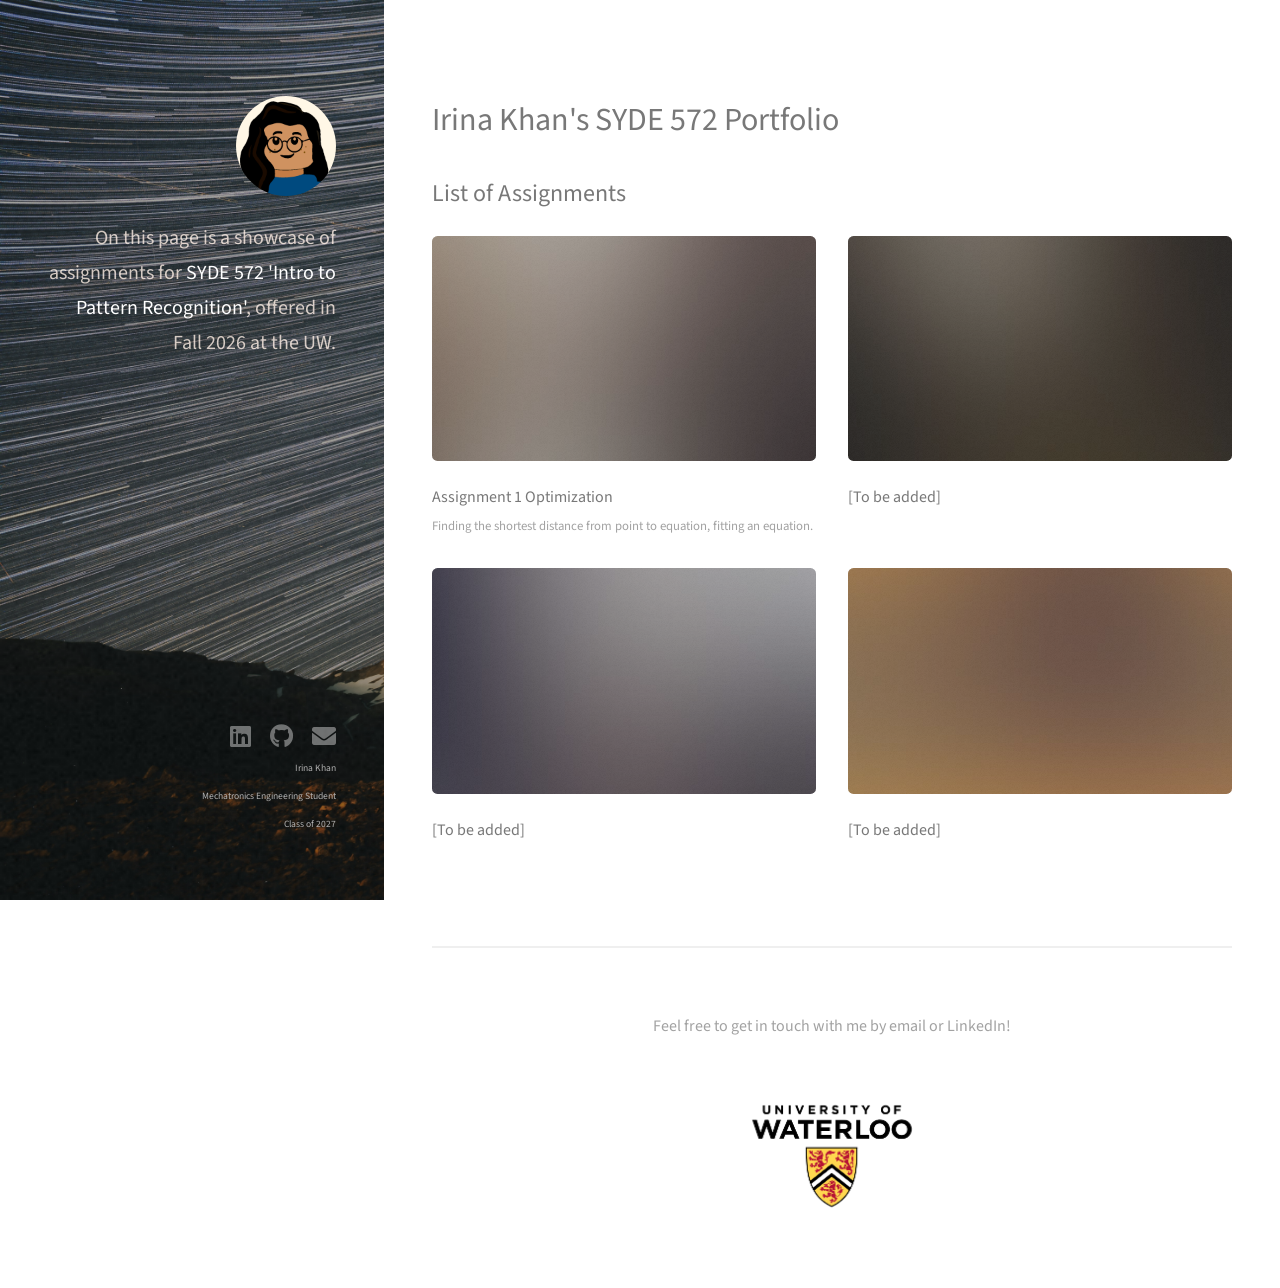
==== commit e88a0d28: "Uploaded Assignment 1 Folder Uploaded Assignment 1 Folder, three html pages and the contents of the " ====
--- a/index.html
+++ b/index.html
@@ -30,7 +30,7 @@
 						<h2>List of Assignments</h2>
 						<div class="row">
 							<article class="col-6 col-12-xsmall work-item">
-								<a href="assignment1.html" class="image fit thumb"><img src="images/thumbs/01.jpg" alt="" /></a>
+								<a href="../assignment1/assignment1part1report.html" class="image fit thumb"><img src="images/thumbs/01.jpg" alt="" /></a>
 								<h3>Assignment 1 Optimization</h3>
 								<p>Finding the shortest distance from point to equation, fitting an equation.</p>
 							</article>
--- a/assets/css/main.css
+++ b/assets/css/main.css
@@ -2593,10 +2593,10 @@
 		justify-content: space-between;
 		background-color: #1f1815;
 		background-attachment: scroll,								scroll;
-		background-image: url("images/overlay.png"), url("../../images/bg.jpg");
+		background-image: url("images/overlay.png"), url("../../images/batuhan-dogan-amrQhXZWtYE-unsplash.jpg");
 		background-position: top left,							top left;
 		background-repeat: repeat,								no-repeat;
-		background-size: auto,								150%;
+		background-size: cover;
 		color: rgba(255, 255, 255, 0.5);
 		height: 100%;
 		left: 0;
@@ -2632,10 +2632,11 @@
 		}
 
 		#header h1 {
-			color: rgba(255, 255, 255, 0.5);
+			color: rgba(255, 240, 230, 0.8);
 			font-size: 1.35em;
 			line-height: 1.75em;
 			margin: 0;
+
 		}
 
 		#header .image.avatar {
